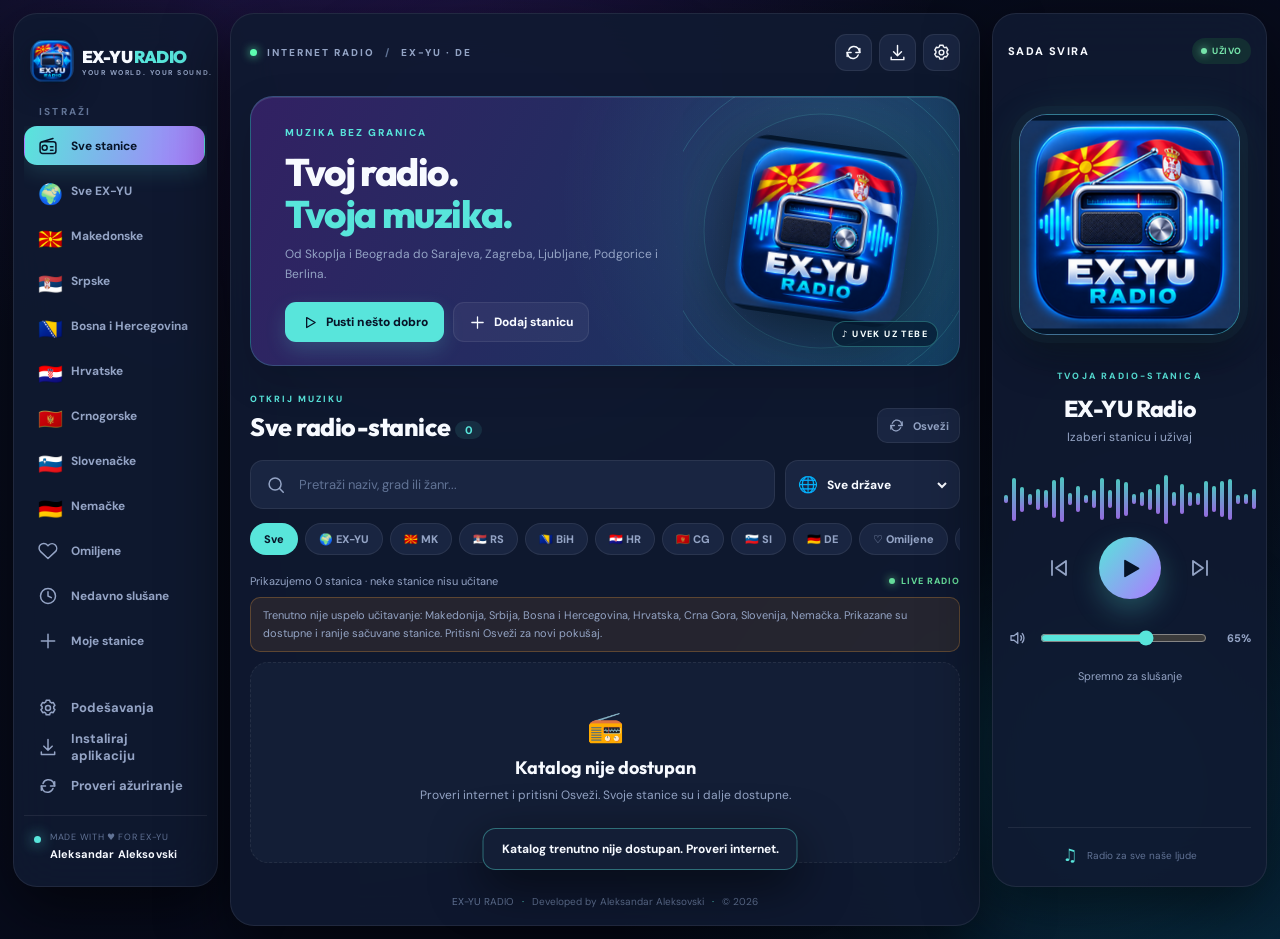
==== index.html @ c9f9b477 "Add Windows and Android installers workflow; fix iPhone installation guide (v4)" ====
<!doctype html>
<html lang="sr">
<head>
  <meta charset="utf-8">
  <meta name="viewport" content="width=device-width, initial-scale=1, viewport-fit=cover">
  <meta name="theme-color" content="#090e20">
  <meta name="description" content="EX-YU Radio — radio-stanice svih EX-YU država i Nemačke, omiljene, bez pretplate.">
  <meta name="apple-mobile-web-app-capable" content="yes">
  <meta name="apple-mobile-web-app-status-bar-style" content="black-translucent">
  <meta name="apple-mobile-web-app-title" content="EX-YU Radio">
  <meta name="color-scheme" content="dark light">
  <link rel="manifest" href="./manifest.webmanifest">
  <link rel="icon" href="./assets/icon-192.png">
  <link rel="apple-touch-icon" href="./assets/icon-192.png">
  <link rel="stylesheet" href="./styles.css?v=4">
  <title>EX-YU Radio · Aleksandar Aleksovski</title>
</head>
<body data-theme="neon">
  <svg class="svg-sprites" aria-hidden="true" xmlns="http://www.w3.org/2000/svg">
    <symbol id="i-radio" viewBox="0 0 24 24"><rect x="2.5" y="7" width="19" height="14" rx="3"/><path d="M5 7 18 3"/><circle cx="8" cy="14" r="3"/><path d="M15 13h3m-3 4h3"/></symbol>
    <symbol id="i-heart" viewBox="0 0 24 24"><path d="M20.8 4.9a5.6 5.6 0 0 0-7.9 0L12 5.8l-.9-.9a5.6 5.6 0 1 0-7.9 7.9L12 21l8.8-8.2a5.6 5.6 0 0 0 0-7.9Z"/></symbol>
    <symbol id="i-search" viewBox="0 0 24 24"><circle cx="10.9" cy="10.9" r="7.2"/><path d="m16.3 16.3 4.4 4.4"/></symbol>
    <symbol id="i-settings" viewBox="0 0 24 24"><path d="m9.8 2.8-.5 2a8 8 0 0 0-1.8 1.1l-1.9-.6-2.1 3.6 1.5 1.4a8 8 0 0 0 0 2.3l-1.5 1.4 2.1 3.6 1.9-.6a8 8 0 0 0 1.8 1.1l.5 2h4.2l.5-2a8 8 0 0 0 1.8-1.1l1.9.6 2.1-3.6-1.5-1.4a8 8 0 0 0 0-2.3l1.5-1.4-2.1-3.6-1.9.6a8 8 0 0 0-1.8-1.1l-.5-2z"/><circle cx="12" cy="12" r="3"/></symbol>
    <symbol id="i-play" viewBox="0 0 24 24"><path d="m8 5 12 7-12 7z"/></symbol>
    <symbol id="i-pause" viewBox="0 0 24 24"><path d="M8 5v14m8-14v14"/></symbol>
    <symbol id="i-next" viewBox="0 0 24 24"><path d="m5 5 10 7-10 7zM19 5v14"/></symbol>
    <symbol id="i-prev" viewBox="0 0 24 24"><path d="m19 5-10 7 10 7zM5 5v14"/></symbol>
    <symbol id="i-plus" viewBox="0 0 24 24"><path d="M12 4v16M4 12h16"/></symbol>
    <symbol id="i-x" viewBox="0 0 24 24"><path d="M5 5 19 19M19 5 5 19"/></symbol>
    <symbol id="i-share" viewBox="0 0 24 24"><path d="M12 16V3m0 0L7 8m5-5 5 5M5 13v7h14v-7"/></symbol>
    <symbol id="i-download" viewBox="0 0 24 24"><path d="M12 3v13m0 0 5-5m-5 5-5-5M4 18v3h16v-3"/></symbol>
    <symbol id="i-refresh" viewBox="0 0 24 24"><path d="M20 7v5h-5M4 17v-5h5"/><path d="M6 9a7 7 0 0 1 12-2l2 5M4 12l2 5a7 7 0 0 0 12-2"/></symbol>
    <symbol id="i-volume" viewBox="0 0 24 24"><path d="M4 9v6h4l5 4V5L8 9H4ZM17 9a5 5 0 0 1 0 6M19 6a9 9 0 0 1 0 12"/></symbol>
    <symbol id="i-check" viewBox="0 0 24 24"><path d="m4 12 5 5L20 6"/></symbol>
    <symbol id="i-clock" viewBox="0 0 24 24"><circle cx="12" cy="12" r="9"/><path d="M12 7v5l4 2"/></symbol>
    <symbol id="i-trash" viewBox="0 0 24 24"><path d="M4 7h16m-12 0 1 14h6l1-14M9 7V4h6v3m-5 4v6m4-6v6"/></symbol>
    <symbol id="i-link" viewBox="0 0 24 24"><path d="M10 14a5 5 0 0 0 7.1 0l2-2a5 5 0 0 0-7.1-7.1L10.4 6M14 10a5 5 0 0 0-7.1 0l-2 2a5 5 0 0 0 7.1 7.1l1.6-1.1"/></symbol>
  </svg>

  <div class="ambient ambient-one"></div><div class="ambient ambient-two"></div>
  <div class="app-shell">
    <aside class="sidebar glass">
      <div class="brand"><img src="./assets/icon-192.png" alt="" class="brand-logo"><div><strong>EX-YU <span>RADIO</span></strong><small>YOUR WORLD. YOUR SOUND.</small></div></div>
      <div class="nav-caption">ISTRAŽI</div>
      <nav id="sideNav" class="side-nav" aria-label="Kategorije">
        <button class="nav-item active" data-view="all"><svg><use href="#i-radio"/></svg><span>Sve stanice</span></button>
        <button class="nav-item" data-view="yu"><span class="flag-icon">🌍</span><span>Sve EX-YU</span></button>
        <button class="nav-item" data-view="MK"><span class="flag-icon">🇲🇰</span><span>Makedonske</span></button>
        <button class="nav-item" data-view="RS"><span class="flag-icon">🇷🇸</span><span>Srpske</span></button>
        <button class="nav-item" data-view="BA"><span class="flag-icon">🇧🇦</span><span>Bosna i Hercegovina</span></button>
        <button class="nav-item" data-view="HR"><span class="flag-icon">🇭🇷</span><span>Hrvatske</span></button>
        <button class="nav-item" data-view="ME"><span class="flag-icon">🇲🇪</span><span>Crnogorske</span></button>
        <button class="nav-item" data-view="SI"><span class="flag-icon">🇸🇮</span><span>Slovenačke</span></button>
        <button class="nav-item" data-view="DE"><span class="flag-icon">🇩🇪</span><span>Nemačke</span></button>
        <button class="nav-item" data-view="favorites"><svg><use href="#i-heart"/></svg><span>Omiljene</span></button>
        <button class="nav-item" data-view="recent"><svg><use href="#i-clock"/></svg><span>Nedavno slušane</span></button>
        <button class="nav-item" data-view="custom"><svg><use href="#i-plus"/></svg><span>Moje stanice</span></button>
      </nav>
      <div class="sidebar-spacer"></div>
      <button class="nav-item side-action" data-open="settings"><svg><use href="#i-settings"/></svg><span>Podešavanja</span></button>
      <button class="nav-item side-action" data-open="install"><svg><use href="#i-download"/></svg><span>Instaliraj aplikaciju</span></button>
      <button class="nav-item side-action" data-update-check><svg><use href="#i-refresh"/></svg><span>Proveri ažuriranje</span></button>
      <div class="creator"><span class="creator-dot"></span><span>MADE WITH ♥ FOR EX-YU<br><strong>Aleksandar Aleksovski</strong></span></div>
    </aside>

    <main class="content glass">
      <header class="topbar"><div class="topbar-label"><span class="live-indicator"></span> INTERNET RADIO <span class="top-sep">/</span> EX-YU · DE</div><div class="top-actions"><button class="top-icon" data-update-check title="Proveri ažuriranje" aria-label="Proveri ažuriranje"><svg><use href="#i-refresh"/></svg></button><button class="top-icon" data-open="install" title="Instalacija / QR kod" aria-label="Instalacija i QR kod"><svg><use href="#i-download"/></svg></button><button class="top-icon" data-open="settings" title="Podešavanja" aria-label="Podešavanja"><svg><use href="#i-settings"/></svg></button></div></header>
      <div id="updateBanner" class="update-banner" hidden><span>✨ Dostupna je nova verzija EX-YU Radio!</span><button id="applyUpdateBtn" class="btn primary">Ažuriraj sada</button></div>
      <section class="welcome"><div class="welcome-copy"><div class="overline">MUZIKA BEZ GRANICA</div><h1>Tvoj radio.<br><em>Tvoja muzika.</em></h1><p>Od Skoplja i Beograda do Sarajeva, Zagreba, Ljubljane, Podgorice i Berlina.</p><div class="welcome-actions"><button class="btn primary" id="surpriseBtn"><svg><use href="#i-play"/></svg> Pusti nešto dobro</button><button class="btn soft" id="addStationBtn"><svg><use href="#i-plus"/></svg> Dodaj stanicu</button></div></div><div class="welcome-illustration"><div class="halo halo-one"></div><div class="halo halo-two"></div><img src="./assets/icon-512.png" alt="EX-YU Radio"/><span class="hero-tag">♪ UVEK UZ TEBE</span></div></section>
      <section class="library-head"><div><div class="overline accent-overline">OTKRIJ MUZIKU</div><h2 id="viewHeading">Sve radio-stanice <span class="h2-count" id="headCount">...</span></h2></div><button id="refreshBtn" class="icon-text-btn" title="Osveži katalog"><svg><use href="#i-refresh"/></svg><span>Osveži</span></button></section>
      <div class="filter-row"><div class="search-select-row"><label class="searchbox"><svg><use href="#i-search"/></svg><input id="searchInput" type="search" placeholder="Pretraži naziv, grad ili žanr..." autocomplete="off" aria-label="Pretraži radio-stanice"></label><label class="country-select"><span>🌐</span><select id="countrySelect" aria-label="Izaberi zemlju"><option value="all">Sve države</option><option value="yu">Sve EX-YU</option><option value="MK">🇲🇰 Makedonija</option><option value="RS">🇷🇸 Srbija</option><option value="BA">🇧🇦 BiH</option><option value="HR">🇭🇷 Hrvatska</option><option value="ME">🇲🇪 Crna Gora</option><option value="SI">🇸🇮 Slovenija</option><option value="DE">🇩🇪 Nemačka</option><option value="favorites">♡ Omiljene</option><option value="recent">◷ Nedavno</option><option value="custom">+ Moje</option></select></label></div><div class="chips" id="chips"><button data-view="all" class="chip active">Sve</button><button data-view="yu" class="chip">🌍 EX-YU</button><button data-view="MK" class="chip">🇲🇰 MK</button><button data-view="RS" class="chip">🇷🇸 RS</button><button data-view="BA" class="chip">🇧🇦 BiH</button><button data-view="HR" class="chip">🇭🇷 HR</button><button data-view="ME" class="chip">🇲🇪 CG</button><button data-view="SI" class="chip">🇸🇮 SI</button><button data-view="DE" class="chip">🇩🇪 DE</button><button data-view="favorites" class="chip">♡ Omiljene</button><button data-view="recent" class="chip">Nedavno</button><button data-view="custom" class="chip">Moje</button></div></div>
      <div class="status-row"><p id="catalogStatus">Učitavamo radio-stanice...</p><span class="online-label"><i></i> LIVE RADIO</span></div>
      <div class="catalog-note" id="catalogNote" hidden></div>
      <div class="station-list" id="stationList" aria-live="polite"><div class="empty-state loading-state"><span class="loader"></span><strong>Tražimo tvoje stanice...</strong><p>Sačekaj trenutak.</p></div></div>
      <button id="loadMoreBtn" class="load-more" hidden>Prikaži još stanica</button>
      <footer class="content-footer">EX-YU RADIO <span>·</span> Developed by Aleksandar Aleksovski <span>·</span> © 2026</footer>
    </main>

    <aside class="player-side glass"><div class="player-title"><span>SADA SVIRA</span><span class="broadcast-badge"><i></i> UŽIVO</span></div><div id="bigArtwork" class="big-artwork"><img src="./assets/icon-512.png" alt="EX-YU Radio"></div><div class="player-info"><span class="now-caption">TVOJA RADIO-STANICA</span><h2 id="nowName">EX-YU Radio</h2><p id="nowMeta">Izaberi stanicu i uživaj</p></div><div class="equalizer" id="equalizer" aria-hidden="true"></div><div class="player-main-controls"><button class="control-btn" data-player="prev" title="Prethodna" aria-label="Prethodna"><svg><use href="#i-prev"/></svg></button><button class="control-play" data-player="toggle" title="Pusti / pauziraj" aria-label="Pusti ili pauziraj"><svg><use href="#i-play"/></svg></button><button class="control-btn" data-player="next" title="Sledeća" aria-label="Sledeća"><svg><use href="#i-next"/></svg></button></div><div class="volume-area"><svg><use href="#i-volume"/></svg><input type="range" id="volumeInput" min="0" max="100" value="65" aria-label="Jačina zvuka"><span id="volumeLabel">65%</span></div><div class="play-status" id="playStatus">Spremno za slušanje</div><div class="player-credit"><span>♫</span> Radio za sve naše ljude</div></aside>
  </div>

  <div class="mobile-player" id="mobilePlayer"><img id="miniArt" src="./assets/icon-192.png" alt=""><button id="miniStationOpen" class="mobile-player-text"><strong id="miniName">EX-YU Radio</strong><small id="miniMeta">Izaberi stanicu</small></button><button class="mobile-control" data-player="prev" title="Prethodna"><svg><use href="#i-prev"/></svg></button><button class="mobile-control mobile-main-play" data-player="toggle" title="Pusti ili pauziraj"><svg><use href="#i-play"/></svg></button><button class="mobile-control" data-player="next" title="Sledeća"><svg><use href="#i-next"/></svg></button></div>
  <nav class="mobile-nav" aria-label="Brza navigacija"><button data-view="all" class="active"><svg><use href="#i-radio"/></svg><span>Sve</span></button><button data-view="yu"><span class="mobile-flag">🌍</span><span>EX-YU</span></button><button data-view="DE"><span class="mobile-flag">🇩🇪</span><span>Nemačka</span></button><button data-view="favorites"><svg><use href="#i-heart"/></svg><span>Omiljene</span></button><button data-open="settings"><svg><use href="#i-settings"/></svg><span>Opcije</span></button></nav>

  <dialog id="settingsDialog" class="app-dialog"><div class="dialog-header"><div><div class="overline">TVOJ RADIO, TVOJ STIL</div><h2>Podešavanja</h2></div><button class="close-dialog" data-close="settingsDialog" aria-label="Zatvori"><svg><use href="#i-x"/></svg></button></div><div class="dialog-scroll"><div class="settings-section"><h3>🎨 Izgled aplikacije</h3><p>Izaberi boje koje najviše voliš. Podešavanja se pamte.</p><div class="theme-grid" id="themeGrid"><button data-theme-choice="neon" class="theme-choice"><span class="theme-sample neon-sample"></span>Neon</button><button data-theme-choice="midnight" class="theme-choice"><span class="theme-sample midnight-sample"></span>Tamna</button><button data-theme-choice="gold" class="theme-choice"><span class="theme-sample gold-sample"></span>Gold</button><button data-theme-choice="ocean" class="theme-choice"><span class="theme-sample ocean-sample"></span>Ocean</button><button data-theme-choice="sunset" class="theme-choice"><span class="theme-sample sunset-sample"></span>Sunset</button><button data-theme-choice="forest" class="theme-choice"><span class="theme-sample forest-sample"></span>Forest</button><button data-theme-choice="light" class="theme-choice"><span class="theme-sample light-sample"></span>Svetla</button></div></div><div class="settings-section"><h3>🔊 Reprodukcija</h3><label class="setting-line"><span>Početna jačina zvuka</span><strong id="settingsVolumeLabel">65%</strong></label><input type="range" id="settingsVolume" min="0" max="100" value="65" aria-label="Početna jačina zvuka"><label class="checkbox-line"><input id="rememberLast" type="checkbox" checked> Zapamti poslednju radio-stanicu</label></div><div class="settings-section"><h3>💾 Sačuvaj svoje stanice</h3><p>Sačuvaj omiljene, svoje stanice, istoriju i dizajn u jednu datoteku. Možeš ih vratiti na drugi telefon.</p><div class="inline-actions"><button class="btn soft" id="exportBtn"><svg><use href="#i-download"/></svg> Sačuvaj</button><button class="btn soft" id="importBtn"><svg><use href="#i-share"/></svg> Vrati</button><input id="importInput" type="file" accept="application/json,.json" hidden></div></div><div class="settings-section"><h3>➕ Tvoja lista</h3><button class="btn soft" id="settingsAddBtn"><svg><use href="#i-plus"/></svg> Dodaj svoju stanicu</button></div><div class="settings-section about"><strong>EX-YU Radio</strong><p>Developed by Aleksandar Aleksovski · 2026</p><p>Radio-stanice stižu iz javnog kataloga Radio Browser. Njihova dostupnost zavisi od emitera i internet veze.</p></div></div></dialog>

  <dialog id="addDialog" class="app-dialog compact-dialog"><div class="dialog-header"><div><div class="overline">DODAJ NEŠTO SVOJE</div><h2>Nova radio-stanica</h2></div><button class="close-dialog" data-close="addDialog" aria-label="Zatvori"><svg><use href="#i-x"/></svg></button></div><form id="addStationForm" class="form-body"><label>Naziv stanice<input required name="name" placeholder="Npr. Moj omiljeni radio" maxlength="90"></label><label>Zemlja<select name="countrycode"><option value="MK">🇲🇰 Makedonija</option><option value="RS">🇷🇸 Srbija</option><option value="BA">🇧🇦 Bosna i Hercegovina</option><option value="HR">🇭🇷 Hrvatska</option><option value="ME">🇲🇪 Crna Gora</option><option value="SI">🇸🇮 Slovenija</option><option value="DE">🇩🇪 Nemačka</option></select></label><label>Internet adresa streama<input required name="url" type="url" placeholder="https://radio.example/live.mp3"></label><label>Logo (nije obavezno)<input name="favicon" type="url" placeholder="https://.../logo.png"></label><p class="input-tip">Najpouzdanije rade direktni HTTPS MP3/AAC streamovi. Link do web stranice radija nije isto što i stream.</p><div class="form-actions"><button type="button" class="btn soft" data-close="addDialog">Odustani</button><button type="submit" class="btn primary">Sačuvaj stanicu</button></div></form></dialog>

  <dialog id="installDialog" class="app-dialog install-dialog"><div class="dialog-header"><div><div class="overline">EX-YU RADIO U DŽEPU</div><h2>Instaliraj besplatno</h2></div><button class="close-dialog" data-close="installDialog" aria-label="Zatvori"><svg><use href="#i-x"/></svg></button></div><div class="install-content"><p>Na telefonu dobijaš svoju ikonicu i otvaraš radio bez browser trake. Nema pretplate.</p><div class="qr-box"><img id="qrImage" alt="QR kod za otvaranje EX-YU Radio aplikacije" width="190" height="190"><div class="qr-fallback" id="qrFallback" hidden>QR nije dostupan — koristi link ispod.</div></div><div class="share-line"><input type="text" id="appLink" readonly aria-label="Adresa aplikacije"><button id="copyLinkBtn" class="btn soft">Kopiraj</button></div><div class="install-instructions"><div><span></span><p><strong>iPhone · Safari</strong><br>Otvori link baš u <b>Safariju</b>, ne unutar ChatGPT-a. Meni stranice → Share → <b>Add to Home Screen</b> → uključi „Open as Web App“ → Add.</p></div><div><span>◈</span><p><strong>Android · Chrome</strong><br>Otvori link → meni ⋮ → <b>Install app</b> ili „Add to Home screen“.</p></div></div><p class="safari-tip">Ako na iPhone-u nemaš Share: pritisni „Kopiraj“, otvori Safari kao posebnu aplikaciju i zalepi link u adresnu liniju.</p><button id="nativeInstallBtn" class="btn primary install-native" hidden>Instaliraj aplikaciju</button><small>Web-aplikacija se ažurira bez ponovne instalacije. Proveru nađeš na kružnoj strelici ↻ gore. Apple CarPlay i Android Auto nisu podržani u ovoj verziji.</small></div></dialog>

  <dialog id="playingDialog" class="app-dialog mini-playing-dialog"><div class="dialog-header"><div><div class="overline">SADA SVIRA</div><h2>Radio plejer</h2></div><button class="close-dialog" data-close="playingDialog" aria-label="Zatvori"><svg><use href="#i-x"/></svg></button></div><div class="playing-sheet"><img id="sheetArt" src="./assets/icon-512.png" alt=""><h2 id="sheetName">EX-YU Radio</h2><p id="sheetMeta">Izaberi stanicu</p><div class="player-main-controls"><button class="control-btn" data-player="prev"><svg><use href="#i-prev"/></svg></button><button class="control-play" data-player="toggle"><svg><use href="#i-play"/></svg></button><button class="control-btn" data-player="next"><svg><use href="#i-next"/></svg></button></div><label class="sheet-volume"><svg><use href="#i-volume"/></svg><input id="sheetVolume" type="range" min="0" max="100" value="65" aria-label="Jačina zvuka"></label><p id="sheetStatus">Spremno</p></div></dialog>

  <div id="toast" class="toast" role="status" aria-live="polite"></div>
  <audio id="audio" preload="none"></audio>
  <script src="./app.js?v=4" defer></script>
</body>
</html>
---- styles.css ----
@import url('https://fonts.googleapis.com/css2?family=DM+Sans:wght@400;500;600;700;800&family=Outfit:wght@400;500;600;700;800;900&display=swap');

:root{color-scheme:dark;--bg:#080d1d;--bg-deep:#06091a;--panel:#101a31e8;--panel-strong:#131e36;--raised:#192541;--surface:#1c2948;--text:#f7faff;--muted:#94a4c5;--subtle:#617395;--line:#ffffff13;--accent:#58e5db;--accent2:#ad79ff;--accent-rgb:88,229,219;--ink-on-accent:#071428;--glow1:#642aba4a;--glow2:#0d7d9a45;--hero1:#322163;--hero2:#123a5e;--shadow:#0009}
body[data-theme="midnight"]{--bg:#080b14;--bg-deep:#040610;--panel:#121827eb;--panel-strong:#161d2c;--raised:#1e2939;--surface:#243045;--text:#f5f6fc;--muted:#9ba6b8;--subtle:#687386;--accent:#83aaff;--accent2:#899ac3;--accent-rgb:131,170,255;--ink-on-accent:#061022;--glow1:#233c7750;--glow2:#283d4c40;--hero1:#192f59;--hero2:#1c273c}
body[data-theme="gold"]{--bg:#100d0c;--bg-deep:#080707;--panel:#241a17e8;--panel-strong:#2a211b;--raised:#352820;--surface:#413126;--text:#fff8ea;--muted:#bca997;--subtle:#877568;--accent:#f1c675;--accent2:#e89d6d;--accent-rgb:241,198,117;--ink-on-accent:#2d1911;--glow1:#ac703747;--glow2:#6a3c3140;--hero1:#5a341f;--hero2:#382720}
body[data-theme="ocean"]{--bg:#061424;--bg-deep:#020b16;--panel:#09243ae8;--panel-strong:#0e2b42;--raised:#183a55;--surface:#1c4666;--text:#eefbff;--muted:#94bbd1;--subtle:#6691aa;--accent:#4ed2ff;--accent2:#3279ed;--accent-rgb:78,210,255;--ink-on-accent:#082339;--glow1:#0056a34f;--glow2:#05899748;--hero1:#064e81;--hero2:#09364e}
body[data-theme="sunset"]{--bg:#170d1e;--bg-deep:#0b0715;--panel:#25162ee8;--panel-strong:#301d3b;--raised:#3f294d;--surface:#4e345d;--text:#fff1f6;--muted:#bda5c9;--subtle:#927a9e;--accent:#ff9b7a;--accent2:#bf68f0;--accent-rgb:255,155,122;--ink-on-accent:#351b24;--glow1:#9b31675c;--glow2:#e7783544;--hero1:#68294f;--hero2:#893d42}
body[data-theme="forest"]{--bg:#081913;--bg-deep:#04100d;--panel:#10271fe8;--panel-strong:#193328;--raised:#234236;--surface:#2b5143;--text:#effdf6;--muted:#a4c4b4;--subtle:#779b88;--accent:#7ee6b6;--accent2:#3bba91;--accent-rgb:126,230,182;--ink-on-accent:#092a1c;--glow1:#2777554b;--glow2:#0a9e8152;--hero1:#205b42;--hero2:#174b40}
body[data-theme="light"]{color-scheme:light;--bg:#edf4fa;--bg-deep:#e6eff7;--panel:#fffffff0;--panel-strong:#f7fafc;--raised:#edf2f8;--surface:#e1eaf5;--text:#162540;--muted:#64748d;--subtle:#8896aa;--line:#17365b19;--accent:#0a81c9;--accent2:#6b59bb;--accent-rgb:10,129,201;--ink-on-accent:#fff;--glow1:#95bee27a;--glow2:#badbe279;--hero1:#cad9f8;--hero2:#e3f0fa;--shadow:#18446c20}

*,*::before,*::after{box-sizing:border-box}html{scroll-behavior:smooth}body{min-height:100dvh;margin:0;background:radial-gradient(circle at 28% -16%,var(--glow1) 0,transparent 42%),radial-gradient(circle at 98% 105%,var(--glow2) 0,transparent 40%),linear-gradient(145deg,var(--bg),var(--bg-deep));color:var(--text);font-family:'DM Sans',system-ui,-apple-system,'Segoe UI',sans-serif;overflow-x:hidden}button,input,select{font:inherit}button{color:inherit;cursor:pointer}button:disabled{opacity:.48;cursor:not-allowed}button:focus-visible,input:focus-visible,select:focus-visible{outline:2px solid var(--accent);outline-offset:3px}svg{width:21px;height:21px;stroke:currentColor;fill:none;stroke-width:1.8;stroke-linecap:round;stroke-linejoin:round;flex:none}.svg-sprites{position:absolute;width:0;height:0;overflow:hidden}img{display:block;max-width:100%}button{-webkit-tap-highlight-color:transparent}input[type=range]{accent-color:var(--accent);cursor:pointer}.ambient{position:fixed;z-index:-1;border-radius:100%;filter:blur(65px);pointer-events:none}.ambient-one{top:10%;left:27%;width:340px;height:280px;background:var(--glow1)}.ambient-two{bottom:1%;right:4%;width:320px;height:270px;background:var(--glow2)}
.glass{background:var(--panel);border:1px solid var(--line);box-shadow:0 22px 65px var(--shadow);backdrop-filter:blur(24px);-webkit-backdrop-filter:blur(24px)}.app-shell{display:grid;grid-template-columns:232px minmax(430px,1fr) 316px;gap:18px;max-width:1690px;min-height:100vh;margin:0 auto;padding:22px 24px 24px}
.sidebar{position:sticky;top:22px;height:calc(100vh - 46px);min-height:720px;display:flex;flex-direction:column;border-radius:24px;padding:26px 16px 20px}.brand{display:flex;align-items:center;gap:11px;padding:3px 8px 44px}.brand-logo{height:51px;width:51px;flex:none;object-fit:cover;border-radius:15px;box-shadow:0 7px 25px #080d1f80}.brand strong{font-family:'Outfit',sans-serif;font-size:19px;font-weight:900;letter-spacing:-.6px;white-space:nowrap}.brand strong span{color:var(--accent)}.brand small{display:block;letter-spacing:1.55px;font-size:8px;font-weight:700;color:var(--muted);white-space:nowrap}.nav-caption{font-size:10px;letter-spacing:2.2px;font-weight:800;color:var(--subtle);padding:0 15px;margin:0 0 12px}.side-nav{display:flex;flex-direction:column;gap:6px}.nav-item{display:flex;align-items:center;gap:13px;width:100%;height:47px;padding:0 13px;background:transparent;border:1px solid transparent;border-radius:13px;font-size:13px;font-weight:700;text-align:left;color:var(--muted);transition:background .17s,color .17s,border .17s}.nav-item svg{height:20px;width:20px}.nav-item:hover{background:var(--raised);color:var(--text)}.nav-item.active{color:var(--ink-on-accent);background:linear-gradient(105deg,var(--accent),var(--accent2));box-shadow:0 6px 22px rgba(var(--accent-rgb),.16)}.flag-icon{display:grid;place-items:center;width:20px;height:20px;font-size:20px}.sidebar-spacer{flex:1}.side-action{height:42px}.creator{display:flex;align-items:flex-start;gap:9px;padding:21px 10px 4px;margin-top:19px;border-top:1px solid var(--line);font-size:10px;line-height:1.8;letter-spacing:.7px;color:var(--subtle)}.creator strong{letter-spacing:.15px;color:var(--text);font-size:11px}.creator-dot{display:block;margin-top:7px;height:7px;width:7px;background:var(--accent);border-radius:50%;box-shadow:0 0 14px var(--accent)}
.content{border-radius:24px;min-width:0;padding:23px 27px 15px;align-self:stretch}.topbar{display:flex;align-items:center;justify-content:space-between;min-height:34px;margin-bottom:25px}.topbar-label,.overline{font-size:10px;font-weight:800;letter-spacing:2px}.topbar-label{display:flex;align-items:center;gap:10px;color:var(--muted)}.live-indicator{width:7px;height:7px;border-radius:50%;background:#5dffb1;box-shadow:0 0 10px #5dffb1}.top-sep{color:var(--subtle)}.top-actions{display:flex;gap:7px}.top-icon{display:grid;place-items:center;width:37px;height:37px;border:1px solid var(--line);border-radius:11px;background:var(--raised);transition:.15s}.top-icon:hover{color:var(--accent);border-color:var(--accent)}.top-icon svg{width:19px;height:19px}
.welcome{position:relative;display:flex;min-height:256px;overflow:hidden;border-radius:23px;background:radial-gradient(circle at 82% 38%,rgba(var(--accent-rgb),.12),transparent 45%),linear-gradient(115deg,var(--hero1),var(--hero2));border:1px solid rgba(var(--accent-rgb),.22);box-shadow:inset 0 1px #ffffff1b,0 14px 40px #0002}.welcome::before{position:absolute;inset:0;content:"";background-image:radial-gradient(#ffffff22 .65px,transparent .65px);background-size:23px 23px;mask-image:linear-gradient(90deg,transparent 25%,black);opacity:.34}.welcome-copy{z-index:1;position:relative;flex:1;min-width:0;padding:29px 0 23px 34px}.overline{color:var(--accent)}.welcome h1{font-family:'Outfit',sans-serif;font-size:clamp(30px,3vw,46px);font-weight:800;line-height:1.1;letter-spacing:-1.4px;margin:12px 0 10px}.welcome h1 em{font-style:normal;color:var(--accent)}.welcome-copy p{max-width:390px;color:var(--muted);font-size:12px;line-height:1.65;margin:0 0 17px}.welcome-actions{display:flex;align-items:center;gap:9px;flex-wrap:wrap}.btn{display:inline-flex;justify-content:center;align-items:center;gap:8px;min-height:40px;padding:0 15px;border-radius:11px;border:1px solid var(--line);font-size:12px;font-weight:800;text-align:center;transition:transform .16s,border .16s,background .16s}.btn svg{width:17px;height:17px}.btn:hover{transform:translateY(-1px)}.btn.primary{background:var(--accent);color:var(--ink-on-accent);border-color:transparent;box-shadow:0 8px 20px rgba(var(--accent-rgb),.19)}.btn.soft{background:#ffffff0c;color:var(--text);border-color:var(--line)}.btn.soft:hover{border-color:var(--accent)}.welcome-illustration{display:grid;place-items:center;position:relative;width:39%;min-width:174px;overflow:hidden}.welcome-illustration>img{z-index:1;position:relative;width:min(176px,75%);height:auto;filter:drop-shadow(0 17px 34px #0008);border-radius:26px;transform:rotate(8deg)}.halo{position:absolute;top:50%;left:50%;border:1px solid rgba(var(--accent-rgb),.18);border-radius:50%;transform:translate(-50%,-50%);pointer-events:none}.halo-one{height:235px;width:235px;box-shadow:0 0 80px rgba(var(--accent-rgb),.1)}.halo-two{height:320px;width:320px}.hero-tag{position:absolute;z-index:2;bottom:18px;right:21px;border:1px solid rgba(var(--accent-rgb),.32);background:#061d33b8;padding:6px 9px;border-radius:30px;color:#f7ffff;font-size:9px;font-weight:800;letter-spacing:1.4px}
.library-head{display:flex;align-items:flex-end;justify-content:space-between;margin:27px 0 17px}.accent-overline{color:var(--accent);font-size:9px}.library-head h2{font-family:'Outfit',sans-serif;font-size:25px;letter-spacing:-.5px;margin:6px 0 0;font-weight:800}.h2-count{display:inline-flex;align-items:center;justify-content:center;min-width:27px;padding:2px 7px;border-radius:50px;font-family:'DM Sans',sans-serif;font-size:11px;font-weight:800;background:rgba(var(--accent-rgb),.11);color:var(--accent);vertical-align:middle}.icon-text-btn{display:flex;align-items:center;gap:8px;padding:8px 10px;border:1px solid var(--line);background:var(--raised);border-radius:10px;color:var(--muted);font-size:11px;font-weight:700}.icon-text-btn:hover{color:var(--accent)}.icon-text-btn svg{height:17px;width:17px}.filter-row{display:grid;gap:14px}.searchbox{display:flex;align-items:center;gap:11px;height:49px;background:var(--raised);border:1px solid var(--line);border-radius:13px;padding:0 15px}.searchbox svg{width:20px;height:20px;color:var(--muted)}.searchbox:focus-within{border-color:rgba(var(--accent-rgb),.5)}.searchbox input{border:0;background:none;outline:none;min-width:0;flex:1;color:var(--text);font-size:13px}.searchbox input::placeholder{color:var(--subtle)}.searchbox input:focus-visible{outline:none}.chips{display:flex;gap:7px;overflow-x:auto;padding-bottom:3px;scrollbar-width:none}.chips::-webkit-scrollbar{display:none}.chip{border:1px solid var(--line);border-radius:40px;background:var(--raised);color:var(--muted);font-size:11px;font-weight:800;white-space:nowrap;padding:8px 13px}.chip.active{color:var(--ink-on-accent);background:var(--accent);border-color:transparent}.chip:not(.active):hover{color:var(--text);border-color:rgba(var(--accent-rgb),.35)}.status-row{display:flex;align-items:center;justify-content:space-between;gap:12px;margin:16px 0 9px}.status-row p{font-size:11px;color:var(--muted);margin:0}.online-label{display:flex;align-items:center;gap:6px;font-size:9px;color:#65dc9a;letter-spacing:1px;font-weight:800;white-space:nowrap}.online-label i{width:6px;height:6px;background:#65dc9a;border-radius:50%;box-shadow:0 0 9px #65dc9a}.station-list{display:grid;grid-template-columns:repeat(2,minmax(0,1fr));gap:11px;align-content:start}.station-card{display:flex;align-items:center;gap:11px;min-width:0;padding:11px;background:var(--panel-strong);border:1px solid var(--line);border-radius:15px;transition:transform .16s,border-color .16s,background .16s}.station-card:hover{transform:translateY(-1px);border-color:rgba(var(--accent-rgb),.36)}.station-card.selected{background:linear-gradient(105deg,rgba(var(--accent-rgb),.13),var(--raised));border-color:rgba(var(--accent-rgb),.7);box-shadow:inset 3px 0 var(--accent)}.station-art{height:57px;width:57px;flex:none;border-radius:13px;background:linear-gradient(135deg,var(--hero1),var(--hero2));display:grid;place-items:center;overflow:hidden;color:var(--accent);border:1px solid var(--line);font-family:'Outfit',sans-serif;font-size:19px;font-weight:800}.station-art img{height:100%;width:100%;object-fit:contain;background:#fff}.station-body{display:flex;align-items:center;gap:4px;flex:1;min-width:0;min-height:56px;padding:0;border:0;background:none;text-align:left}.station-body>span{min-width:0}.station-name{display:block;font-family:'Outfit',sans-serif;font-size:14px;font-weight:750;white-space:nowrap;overflow:hidden;text-overflow:ellipsis}.station-sub{display:block;color:var(--muted);font-size:10px;white-space:nowrap;overflow:hidden;text-overflow:ellipsis;margin-top:6px}.station-fav{display:grid;place-items:center;flex:none;height:31px;width:31px;border:0;background:none;border-radius:50%;color:var(--subtle);transition:.14s}.station-fav:hover,.station-fav.is-favorite{color:#ff7fba}.station-fav.is-favorite svg{fill:currentColor}.station-fav svg{height:21px;width:21px}.station-delete{display:grid;place-items:center;flex:none;height:27px;width:27px;border:0;background:transparent;color:var(--subtle)}.station-delete:hover{color:#ff8a8a}.station-delete svg{width:17px;height:17px}.empty-state{grid-column:1/-1;text-align:center;background:var(--panel-strong);border:1px dashed var(--line);border-radius:18px;padding:44px 18px;color:var(--muted)}.empty-state strong{display:block;font-family:'Outfit',sans-serif;font-size:18px;color:var(--text);margin:10px 0 7px}.empty-state p{font-size:12px;line-height:1.6;max-width:400px;margin:0 auto 13px}.empty-state .btn{margin-top:7px}.loader{display:inline-block;width:27px;height:27px;border:3px solid var(--line);border-top-color:var(--accent);border-radius:50%;animation:spin .8s linear infinite}@keyframes spin{to{transform:rotate(360deg)}}.load-more{display:block;width:100%;margin:17px 0 0;background:var(--raised);border:1px solid var(--line);border-radius:12px;padding:11px;color:var(--text);font-weight:800;font-size:12px}.load-more:hover{border-color:var(--accent)}.load-more[hidden]{display:none}.content-footer{display:flex;flex-wrap:wrap;justify-content:center;gap:8px;font-size:10px;color:var(--subtle);margin:32px 0 5px;text-align:center}.content-footer span{color:var(--accent)}
.player-side{position:sticky;top:22px;height:calc(100vh - 46px);min-height:720px;border-radius:24px;padding:28px 19px 21px;display:flex;flex-direction:column;align-items:center}.player-title{display:flex;justify-content:space-between;align-items:center;width:100%;font-size:11px;letter-spacing:1.4px;font-weight:800}.broadcast-badge{display:flex;align-items:center;gap:5px;font-size:9px;padding:7px 9px;border-radius:25px;color:#76e4aa;background:#1c523a66;letter-spacing:.6px}.broadcast-badge i{width:6px;height:6px;border-radius:50%;background:#76e4aa;box-shadow:0 0 8px #76e4aa}.big-artwork{display:grid;place-items:center;position:relative;width:min(255px,91%);aspect-ratio:1;border-radius:28px;overflow:hidden;margin:clamp(36px,7vh,78px) auto 28px;background:linear-gradient(155deg,var(--hero1),var(--hero2));border:1px solid rgba(var(--accent-rgb),.4);box-shadow:0 0 0 8px rgba(var(--accent-rgb),.035),0 20px 42px #0006,0 0 45px rgba(var(--accent-rgb),.11)}.big-artwork img{width:100%;height:100%;object-fit:contain}.player-info{text-align:center;max-width:100%}.now-caption{color:var(--accent);font-size:9px;font-weight:800;letter-spacing:2.2px}.player-info h2{font-family:'Outfit',sans-serif;font-size:23px;font-weight:800;letter-spacing:-.4px;margin:10px 0 6px;max-width:265px;white-space:nowrap;overflow:hidden;text-overflow:ellipsis}.player-info p{font-size:12px;color:var(--muted);margin:0}.equalizer{height:58px;display:flex;align-items:center;justify-content:center;gap:4px;margin:25px 0 9px}.equalizer i{display:block;width:4px;height:var(--height);border-radius:8px;background:linear-gradient(180deg,var(--accent),var(--accent2));opacity:.85}.equalizer.playing i{animation:beat 1.15s ease-in-out infinite alternate;animation-delay:var(--delay)}@keyframes beat{to{height:5px;opacity:.4}}.player-main-controls{display:flex;align-items:center;justify-content:center;gap:20px}.control-btn{border:0;background:transparent;display:grid;place-items:center;width:39px;height:45px;color:var(--muted)}.control-btn:hover{color:var(--accent)}.control-btn svg{height:24px;width:24px}.control-play{display:grid;place-items:center;height:62px;width:62px;border:0;border-radius:50%;background:linear-gradient(130deg,var(--accent),var(--accent2));color:var(--ink-on-accent);box-shadow:0 12px 28px rgba(var(--accent-rgb),.26)}.control-play svg{height:27px;width:27px;fill:currentColor;stroke-width:1.5}.control-play[data-is-playing=true] svg{fill:none;stroke-width:3}.volume-area{display:flex;gap:12px;align-items:center;width:100%;margin:29px 0 0;color:var(--muted)}.volume-area svg{height:18px;width:18px}.volume-area input{flex:1;min-width:0}.volume-area span{font-size:11px;font-weight:800;min-width:30px;text-align:right}.play-status{color:var(--muted);font-size:11px;text-align:center;line-height:1.5;min-height:38px;margin:20px 5px 0}.player-credit{margin-top:auto;padding-top:16px;width:100%;display:flex;justify-content:center;align-items:center;gap:9px;color:var(--subtle);font-size:10px;border-top:1px solid var(--line)}.player-credit span{font-size:17px;color:var(--accent)}
.mobile-player,.mobile-nav{display:none}

.app-dialog{position:fixed;inset:0;margin:auto;max-width:min(580px,calc(100vw - 24px));width:580px;max-height:min(90dvh,850px);padding:0;border-radius:23px;border:1px solid rgba(var(--accent-rgb),.3);box-shadow:0 30px 100px #000b;background:var(--panel-strong);color:var(--text);overflow:hidden}.app-dialog::backdrop{background:#030716b9;backdrop-filter:blur(6px)}.dialog-header{position:relative;display:flex;justify-content:space-between;align-items:flex-start;padding:23px 25px 20px;border-bottom:1px solid var(--line)}.dialog-header h2{font-family:'Outfit',sans-serif;font-size:26px;letter-spacing:-.6px;margin:4px 0 0}.dialog-header .overline{font-size:9px}.close-dialog{width:35px;height:35px;display:grid;place-items:center;border-radius:10px;border:1px solid var(--line);background:var(--raised)}.close-dialog:hover{color:var(--accent)}.close-dialog svg{height:17px;width:17px}.dialog-scroll{max-height:calc(90dvh - 95px);overflow:auto;padding:0 24px 26px}.settings-section{padding:20px 0;border-bottom:1px solid var(--line)}.settings-section:last-child{border:0}.settings-section h3{font-family:'Outfit',sans-serif;font-size:16px;margin:0 0 7px}.settings-section p{font-size:12px;line-height:1.65;color:var(--muted);margin:4px 0 15px}.theme-grid{display:grid;grid-template-columns:repeat(4,1fr);gap:10px}.theme-choice{display:flex;flex-direction:column;align-items:center;gap:8px;padding:10px 5px;border:1px solid var(--line);background:var(--raised);border-radius:12px;color:var(--muted);font-size:11px;font-weight:800}.theme-choice.active{border-color:var(--accent);color:var(--text);box-shadow:0 0 0 1px var(--accent)}.theme-sample{width:40px;height:28px;border-radius:8px;border:1px solid #ffffff23;box-shadow:inset 10px 0 #ffffff08}.neon-sample{background:linear-gradient(130deg,#41dcd1,#a277ff)}.midnight-sample{background:linear-gradient(130deg,#111b2a,#799beb)}.gold-sample{background:linear-gradient(130deg,#3a2317,#f1c675)}.ocean-sample{background:linear-gradient(130deg,#03639d,#4ed2ff)}.sunset-sample{background:linear-gradient(130deg,#a94364,#ffb36c)}.forest-sample{background:linear-gradient(130deg,#1e644b,#70dcae)}.light-sample{background:linear-gradient(130deg,#fff,#85c7ff)}.setting-line{display:flex;justify-content:space-between;color:var(--text);font-size:12px;margin-top:16px}.setting-line strong{color:var(--accent)}.settings-section input[type=range]{width:100%;margin:12px 0}.checkbox-line{display:flex;gap:10px;align-items:center;font-size:12px;color:var(--muted);margin:14px 0 0;cursor:pointer}.checkbox-line input{accent-color:var(--accent)}.inline-actions{display:flex;flex-wrap:wrap;gap:10px}.about strong{font-family:'Outfit',sans-serif;color:var(--accent);font-size:14px}.about p{margin:3px 0 7px}.compact-dialog{width:490px}.form-body{padding:23px 25px 26px;display:grid;gap:14px}.form-body label{display:grid;gap:7px;font-size:12px;font-weight:800;color:var(--text)}.form-body input,.form-body select,.share-line input{height:44px;border:1px solid var(--line);border-radius:10px;background:var(--raised);color:var(--text);padding:0 12px;font-size:13px;width:100%;min-width:0}.form-body input::placeholder{color:var(--subtle)}.input-tip{margin:-4px 0 3px;color:var(--muted);font-size:11px;line-height:1.6}.form-actions{display:flex;justify-content:flex-end;gap:10px}.install-dialog{width:520px}.install-content{padding:22px 25px 26px;text-align:center;overflow-y:auto;max-height:calc(90dvh - 95px)}.install-content>p{font-size:13px;line-height:1.6;color:var(--muted);margin:0 0 17px}.qr-box{height:221px;width:221px;display:grid;place-items:center;background:#fff;border:8px solid #fff;border-radius:18px;margin:0 auto 16px;box-shadow:0 8px 32px #0004}.qr-box img{width:190px;height:190px;object-fit:contain}.qr-fallback{color:#222;font-size:13px;padding:18px}.share-line{display:flex;gap:7px;margin-bottom:18px}.share-line input{flex:1;white-space:nowrap;overflow:hidden;text-overflow:ellipsis}.share-line .btn{flex:none}.install-instructions{display:grid;grid-template-columns:1fr 1fr;gap:10px;text-align:left;margin-bottom:18px}.install-instructions>div{display:flex;gap:8px;padding:13px;background:var(--raised);border:1px solid var(--line);border-radius:12px}.install-instructions span{font-size:22px;color:var(--accent)}.install-instructions p{font-size:11px;line-height:1.75;color:var(--muted);margin:0}.install-instructions strong{color:var(--text)}.install-content>small{display:block;margin:13px auto 0;color:var(--subtle);font-size:10px;max-width:370px;line-height:1.6}.install-native{width:100%}.mini-playing-dialog{width:390px}.playing-sheet{padding:22px;text-align:center}.playing-sheet>img{height:160px;width:160px;border-radius:22px;object-fit:contain;margin:0 auto 13px;box-shadow:0 13px 32px #0005}.playing-sheet h2{font-family:'Outfit',sans-serif;font-size:22px;margin:0 0 3px}.playing-sheet p{font-size:12px;color:var(--muted)}.playing-sheet .player-main-controls{margin:24px 0}.sheet-volume{display:flex;align-items:center;gap:12px}.sheet-volume input{flex:1;min-width:0}.toast{position:fixed;bottom:30px;left:50%;transform:translate(-50%,20px);min-width:180px;max-width:calc(100vw - 30px);padding:12px 18px;border:1px solid rgba(var(--accent-rgb),.4);background:var(--panel-strong);color:var(--text);border-radius:13px;box-shadow:0 15px 50px #0009;z-index:1000;text-align:center;font-size:12px;font-weight:700;pointer-events:none;opacity:0;transition:.2s}.toast.show{opacity:1;transform:translate(-50%,0)}

@media(max-width:1370px){.app-shell{grid-template-columns:205px minmax(390px,1fr) 275px;gap:12px;padding:13px}.sidebar,.player-side{top:13px;height:calc(100vh - 26px);min-height:710px}.sidebar{padding:23px 10px 17px}.brand{gap:8px;padding:2px 6px 33px}.brand-logo{height:44px;width:44px}.brand strong{font-size:17px}.brand small{font-size:7px}.content{padding:20px 19px 12px}.player-side{padding:24px 15px 20px}.big-artwork{margin-top:50px}}
@media(max-width:1120px){.app-shell{grid-template-columns:200px minmax(0,1fr)}.player-side{display:none}.station-list{grid-template-columns:repeat(2,minmax(0,1fr))}.app-shell{padding-bottom:95px}.mobile-player{position:fixed;z-index:5;display:flex;align-items:center;bottom:0;left:0;right:0;margin:0 auto;max-width:710px;height:75px;padding:8px 13px;background:var(--panel-strong);border:1px solid var(--line);border-radius:17px 17px 0 0;box-shadow:0 -12px 42px #0008;gap:8px;backdrop-filter:blur(18px)}.mobile-player>img{height:47px;width:47px;border-radius:9px;object-fit:cover}.mobile-player-text{flex:1;min-width:0;border:0;background:none;text-align:left;padding:0 3px}.mobile-player-text strong,.mobile-player-text small{display:block;white-space:nowrap;overflow:hidden;text-overflow:ellipsis}.mobile-player-text strong{font-size:13px;font-weight:800}.mobile-player-text small{font-size:10px;color:var(--muted);margin-top:4px}.mobile-control{display:grid;place-items:center;flex:none;height:38px;width:30px;border:0;background:none}.mobile-control svg{height:20px;width:20px}.mobile-main-play{height:42px;width:42px;border-radius:50%;background:var(--accent);color:var(--ink-on-accent)}.mobile-main-play svg{fill:currentColor}}
@media(max-width:750px){.app-shell{display:block;max-width:680px;padding:0 0 156px;min-height:100vh}.sidebar{display:none}.content{border:0;border-radius:0;min-height:100vh;background:transparent;box-shadow:none;backdrop-filter:none;padding:22px 17px 0}.topbar{margin-bottom:17px}.topbar-label{font-size:9px;letter-spacing:1.4px}.top-icon{width:34px;height:34px}.welcome{min-height:226px;border-radius:20px}.welcome-copy{padding:23px 0 22px 22px;max-width:64%}.welcome h1{font-size:clamp(26px,6.7vw,38px);letter-spacing:-1px;margin:10px 0}.welcome-copy p{font-size:10px;margin-bottom:14px;line-height:1.6}.welcome-actions{gap:7px}.welcome-actions .btn{padding:0 10px;min-height:37px;font-size:10px}.welcome-actions .btn svg{width:14px;height:14px}.welcome-illustration{width:36%;min-width:0}.welcome-illustration>img{width:83%;border-radius:18px}.halo-one{height:172px;width:172px}.halo-two{height:225px;width:225px}.hero-tag{font-size:7px;right:7px;bottom:20px}.library-head{margin-top:25px}.library-head h2{font-size:24px}.filter-row{gap:11px}.searchbox{height:48px}.searchbox input{font-size:12px}.status-row{margin:14px 0 11px}.station-list{grid-template-columns:repeat(2,minmax(0,1fr));gap:9px}.station-card{padding:9px;gap:8px;min-height:72px}.station-art{height:46px;width:46px;font-size:15px;border-radius:10px}.station-name{font-size:12px}.station-sub{font-size:9px;margin-top:4px}.station-body{min-height:43px}.station-fav{height:29px;width:25px}.station-fav svg{width:18px;height:18px}.mobile-player{bottom:calc(65px + env(safe-area-inset-bottom));border-radius:17px;left:11px;right:11px;max-width:calc(100vw - 22px);height:68px}.mobile-nav{display:flex;align-items:center;justify-content:space-around;position:fixed;z-index:6;bottom:0;left:0;right:0;height:calc(65px + env(safe-area-inset-bottom));padding:0 5px env(safe-area-inset-bottom);background:var(--panel-strong);border-top:1px solid var(--line);backdrop-filter:blur(20px)}.mobile-nav button{display:flex;flex-direction:column;align-items:center;justify-content:center;flex:1;gap:4px;height:55px;background:transparent;border:0;color:var(--subtle);font-size:9px;font-weight:800}.mobile-nav button.active{color:var(--accent)}.mobile-nav svg{height:22px;width:22px}.mobile-flag{font-size:20px;height:23px}.toast{bottom:calc(155px + env(safe-area-inset-bottom))}.content-footer{margin-bottom:15px}.app-dialog{width:calc(100vw - 22px);max-height:88dvh}.dialog-header{padding:18px}.dialog-header h2{font-size:22px}.dialog-scroll{padding:0 17px 18px;max-height:calc(88dvh - 76px)}.settings-section{padding:17px 0}.theme-grid{grid-template-columns:repeat(4,minmax(0,1fr));gap:7px}.theme-choice{font-size:10px;padding:8px 3px}.theme-sample{width:35px;height:26px}.form-body{padding:20px}.install-content{padding:20px;max-height:calc(88dvh - 76px)}.install-instructions{grid-template-columns:1fr;gap:9px}.install-instructions>div{padding:11px}}
@media(max-width:470px){.content{padding:15px 12px 0}.welcome{min-height:217px}.welcome-copy{max-width:72%;padding:22px 0 18px 17px}.welcome h1{font-size:28px}.welcome-illustration{position:absolute;right:0;top:34px;bottom:0;width:37%;opacity:.86}.welcome-illustration>img{width:100%;transform:rotate(13deg) translateX(12px)}.hero-tag{display:none}.welcome-copy p{max-width:215px;font-size:10px}.welcome-actions .btn{padding:0 11px;font-size:10px}.welcome-actions .btn.soft{display:none}.library-head h2{font-size:23px}.station-list{grid-template-columns:1fr}.station-card{min-height:73px;padding:10px 12px}.station-art{width:52px;height:52px}.station-name{font-size:14px}.station-sub{font-size:10px}.station-fav{width:33px}.station-fav svg{width:21px;height:21px}.topbar{margin-bottom:14px}.topbar-label{font-size:8px}.online-label{font-size:8px}.station-list .empty-state{padding:38px 14px}.content-footer{font-size:9px}.mobile-player>img{height:43px;width:43px}.mobile-control{width:27px}.mobile-main-play{width:40px;height:40px}.mobile-player-text strong{font-size:12px}}
@media(max-height:760px) and (min-width:1121px){.big-artwork{width:180px;margin-top:18px;margin-bottom:17px}.equalizer{margin:12px 0 7px;height:40px}.volume-area{margin-top:15px}.play-status{margin-top:12px}.player-side,.sidebar{min-height:650px}}
@media(prefers-reduced-motion:reduce){*,*::before,*::after{animation-duration:.01ms!important;scroll-behavior:auto!important;transition-duration:.01ms!important}}

/* v2: seven-country selector and responsive navigation */
.side-nav{min-height:0;flex:1;overflow-y:auto;scrollbar-width:thin;scrollbar-color:var(--surface) transparent;padding-right:2px}
.sidebar{min-height:620px}
.brand{padding-bottom:22px}
.side-nav .nav-item{flex:none;min-height:42px;height:42px;font-size:12px}
.sidebar-spacer{flex:0 1 14px;min-height:5px}
.side-action{height:39px;flex:none}
.creator{margin-top:10px;padding-top:13px}
.search-select-row{display:flex;gap:10px;align-items:stretch}
.search-select-row .searchbox{flex:1;min-width:0}
.country-select{display:flex;align-items:center;gap:5px;padding:0 9px 0 12px;min-width:175px;max-width:205px;background:var(--raised);border:1px solid var(--line);border-radius:13px;color:var(--accent)}
.country-select select{width:100%;min-width:0;border:0;outline:0;background:transparent;color:var(--text);font-size:12px;font-weight:750;cursor:pointer}
.country-select select option{color:#111827;background:#fff}
.country-select:focus-within{border-color:rgba(var(--accent-rgb),.65)}
.catalog-note{background:rgba(243,160,64,.10);border:1px solid rgba(243,160,64,.27);border-radius:10px;color:var(--muted);padding:9px 12px;margin-bottom:10px;font-size:11px;line-height:1.6}
.catalog-note[hidden]{display:none}
.station-card.unavailable{border-color:#ffac673f}
.station-card.unavailable .station-sub{color:#ffbd8c}
@media(max-width:1370px){.side-nav .nav-item{height:39px;min-height:39px}.nav-caption{margin-bottom:8px}.creator{font-size:9px}}
@media(max-width:750px){.search-select-row{flex-direction:column;gap:9px}.country-select{max-width:none;min-width:0;height:42px;width:100%;padding-right:12px}.search-select-row .searchbox{flex:auto}.country-select select{font-size:12px}.chips{margin-top:0}.mobile-nav button{font-size:9px}}

/* PWA update feedback */
.update-banner{display:flex;gap:16px;align-items:center;justify-content:space-between;margin:-6px 0 18px;padding:12px 15px;border-radius:13px;border:1px solid rgba(var(--accent-rgb),.45);background:rgba(var(--accent-rgb),.11);color:var(--text);font-size:12px;font-weight:800}
.update-banner[hidden]{display:none}
/* Force the HTML hidden attribute to override button and layout display rules. */
[hidden]{display:none!important}
.install-instructions>div.guide-highlight{border-color:var(--accent);box-shadow:0 0 0 2px rgba(var(--accent-rgb),.23),0 0 22px rgba(var(--accent-rgb),.18);animation:install-guide-glow .8s ease-in-out 2}
@keyframes install-guide-glow{50%{box-shadow:0 0 0 4px rgba(var(--accent-rgb),.35),0 0 30px rgba(var(--accent-rgb),.26)}}
.update-banner .btn{white-space:nowrap;min-height:37px}
.update-ready{color:var(--accent)!important;box-shadow:0 0 0 1px rgba(var(--accent-rgb),.3)}
.install-content .safari-tip{margin:13px 0 15px;border:1px solid rgba(var(--accent-rgb),.24);border-radius:11px;padding:12px;background:rgba(var(--accent-rgb),.08);font-size:11px;line-height:1.55}
@media(max-width:750px){.update-banner{flex-wrap:wrap}.update-banner .btn{width:100%}}
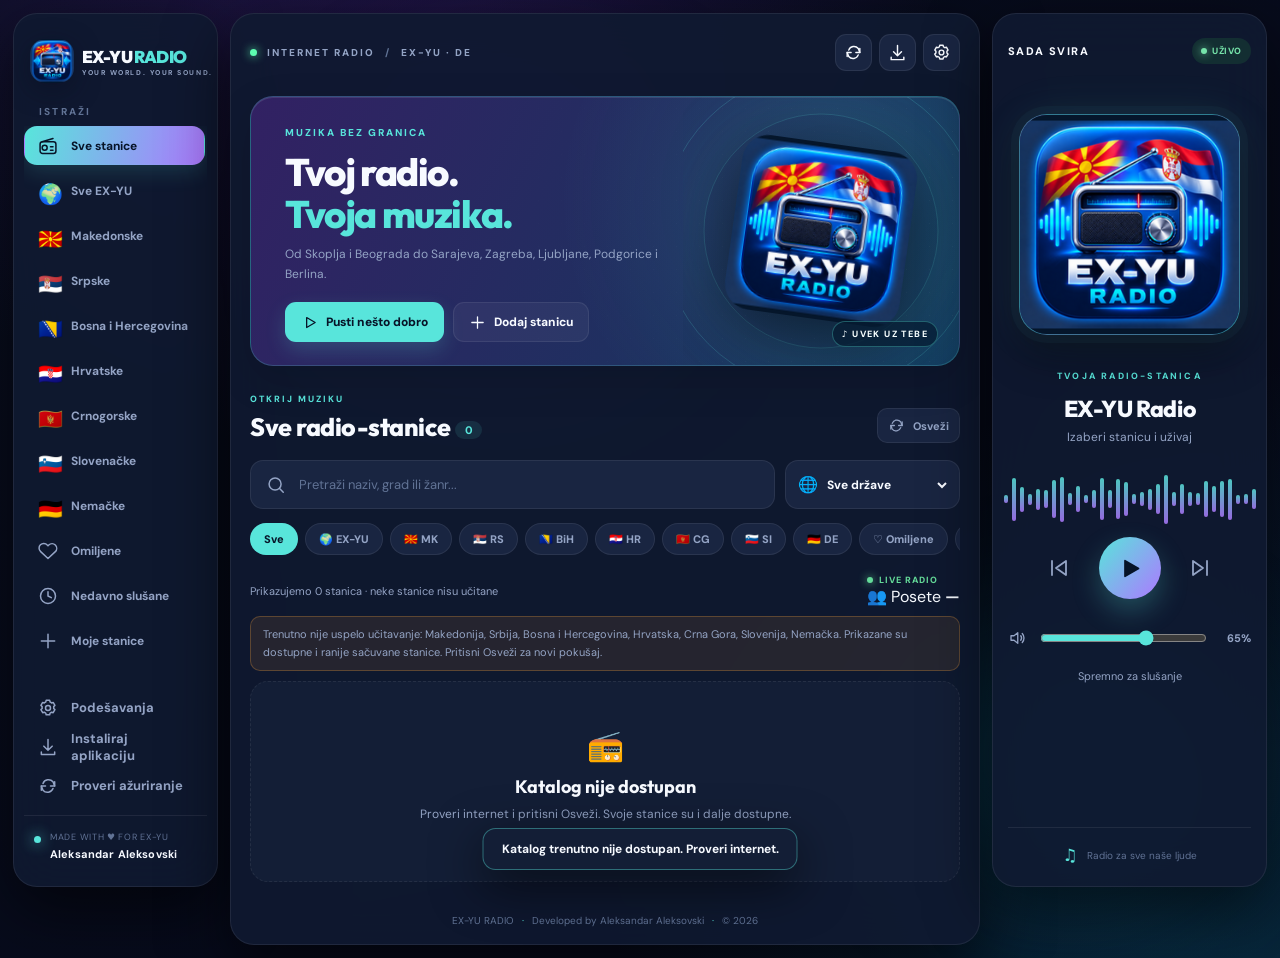
==== commit 8d5302ff: "Display unobtrusive visit counter and load refreshed v6 assets" ====
--- a/index.html
+++ b/index.html
@@ -12,7 +12,7 @@
   <link rel="manifest" href="./manifest.webmanifest">
   <link rel="icon" href="./assets/icon-192.png">
   <link rel="apple-touch-icon" href="./assets/icon-192.png">
-  <link rel="stylesheet" href="./styles.css?v=4">
+  <link rel="stylesheet" href="./styles.css?v=6">
   <title>EX-YU Radio · Aleksandar Aleksovski</title>
 </head>
 <body data-theme="neon">
@@ -69,7 +69,7 @@
       <section class="welcome"><div class="welcome-copy"><div class="overline">MUZIKA BEZ GRANICA</div><h1>Tvoj radio.<br><em>Tvoja muzika.</em></h1><p>Od Skoplja i Beograda do Sarajeva, Zagreba, Ljubljane, Podgorice i Berlina.</p><div class="welcome-actions"><button class="btn primary" id="surpriseBtn"><svg><use href="#i-play"/></svg> Pusti nešto dobro</button><button class="btn soft" id="addStationBtn"><svg><use href="#i-plus"/></svg> Dodaj stanicu</button></div></div><div class="welcome-illustration"><div class="halo halo-one"></div><div class="halo halo-two"></div><img src="./assets/icon-512.png" alt="EX-YU Radio"/><span class="hero-tag">♪ UVEK UZ TEBE</span></div></section>
       <section class="library-head"><div><div class="overline accent-overline">OTKRIJ MUZIKU</div><h2 id="viewHeading">Sve radio-stanice <span class="h2-count" id="headCount">...</span></h2></div><button id="refreshBtn" class="icon-text-btn" title="Osveži katalog"><svg><use href="#i-refresh"/></svg><span>Osveži</span></button></section>
       <div class="filter-row"><div class="search-select-row"><label class="searchbox"><svg><use href="#i-search"/></svg><input id="searchInput" type="search" placeholder="Pretraži naziv, grad ili žanr..." autocomplete="off" aria-label="Pretraži radio-stanice"></label><label class="country-select"><span>🌐</span><select id="countrySelect" aria-label="Izaberi zemlju"><option value="all">Sve države</option><option value="yu">Sve EX-YU</option><option value="MK">🇲🇰 Makedonija</option><option value="RS">🇷🇸 Srbija</option><option value="BA">🇧🇦 BiH</option><option value="HR">🇭🇷 Hrvatska</option><option value="ME">🇲🇪 Crna Gora</option><option value="SI">🇸🇮 Slovenija</option><option value="DE">🇩🇪 Nemačka</option><option value="favorites">♡ Omiljene</option><option value="recent">◷ Nedavno</option><option value="custom">+ Moje</option></select></label></div><div class="chips" id="chips"><button data-view="all" class="chip active">Sve</button><button data-view="yu" class="chip">🌍 EX-YU</button><button data-view="MK" class="chip">🇲🇰 MK</button><button data-view="RS" class="chip">🇷🇸 RS</button><button data-view="BA" class="chip">🇧🇦 BiH</button><button data-view="HR" class="chip">🇭🇷 HR</button><button data-view="ME" class="chip">🇲🇪 CG</button><button data-view="SI" class="chip">🇸🇮 SI</button><button data-view="DE" class="chip">🇩🇪 DE</button><button data-view="favorites" class="chip">♡ Omiljene</button><button data-view="recent" class="chip">Nedavno</button><button data-view="custom" class="chip">Moje</button></div></div>
-      <div class="status-row"><p id="catalogStatus">Učitavamo radio-stanice...</p><span class="online-label"><i></i> LIVE RADIO</span></div>
+      <div class="status-row"><p id="catalogStatus">Učitavamo radio-stanice...</p><div class="live-and-visitors"><span class="online-label"><i></i> LIVE RADIO</span><span class="visitor-chip" title="Broj poseta aplikaciji, ne broj ljudi koji trenutno slušaju" aria-label="Broj poseta aplikaciji">👥 Posete <strong id="visitorCount">—</strong></span></div></div>
       <div class="catalog-note" id="catalogNote" hidden></div>
       <div class="station-list" id="stationList" aria-live="polite"><div class="empty-state loading-state"><span class="loader"></span><strong>Tražimo tvoje stanice...</strong><p>Sačekaj trenutak.</p></div></div>
       <button id="loadMoreBtn" class="load-more" hidden>Prikaži još stanica</button>
@@ -86,12 +86,45 @@
 
   <dialog id="addDialog" class="app-dialog compact-dialog"><div class="dialog-header"><div><div class="overline">DODAJ NEŠTO SVOJE</div><h2>Nova radio-stanica</h2></div><button class="close-dialog" data-close="addDialog" aria-label="Zatvori"><svg><use href="#i-x"/></svg></button></div><form id="addStationForm" class="form-body"><label>Naziv stanice<input required name="name" placeholder="Npr. Moj omiljeni radio" maxlength="90"></label><label>Zemlja<select name="countrycode"><option value="MK">🇲🇰 Makedonija</option><option value="RS">🇷🇸 Srbija</option><option value="BA">🇧🇦 Bosna i Hercegovina</option><option value="HR">🇭🇷 Hrvatska</option><option value="ME">🇲🇪 Crna Gora</option><option value="SI">🇸🇮 Slovenija</option><option value="DE">🇩🇪 Nemačka</option></select></label><label>Internet adresa streama<input required name="url" type="url" placeholder="https://radio.example/live.mp3"></label><label>Logo (nije obavezno)<input name="favicon" type="url" placeholder="https://.../logo.png"></label><p class="input-tip">Najpouzdanije rade direktni HTTPS MP3/AAC streamovi. Link do web stranice radija nije isto što i stream.</p><div class="form-actions"><button type="button" class="btn soft" data-close="addDialog">Odustani</button><button type="submit" class="btn primary">Sačuvaj stanicu</button></div></form></dialog>
 
-  <dialog id="installDialog" class="app-dialog install-dialog"><div class="dialog-header"><div><div class="overline">EX-YU RADIO U DŽEPU</div><h2>Instaliraj besplatno</h2></div><button class="close-dialog" data-close="installDialog" aria-label="Zatvori"><svg><use href="#i-x"/></svg></button></div><div class="install-content"><p>Na telefonu dobijaš svoju ikonicu i otvaraš radio bez browser trake. Nema pretplate.</p><div class="qr-box"><img id="qrImage" alt="QR kod za otvaranje EX-YU Radio aplikacije" width="190" height="190"><div class="qr-fallback" id="qrFallback" hidden>QR nije dostupan — koristi link ispod.</div></div><div class="share-line"><input type="text" id="appLink" readonly aria-label="Adresa aplikacije"><button id="copyLinkBtn" class="btn soft">Kopiraj</button></div><div class="install-instructions"><div><span></span><p><strong>iPhone · Safari</strong><br>Otvori link baš u <b>Safariju</b>, ne unutar ChatGPT-a. Meni stranice → Share → <b>Add to Home Screen</b> → uključi „Open as Web App“ → Add.</p></div><div><span>◈</span><p><strong>Android · Chrome</strong><br>Otvori link → meni ⋮ → <b>Install app</b> ili „Add to Home screen“.</p></div></div><p class="safari-tip">Ako na iPhone-u nemaš Share: pritisni „Kopiraj“, otvori Safari kao posebnu aplikaciju i zalepi link u adresnu liniju.</p><button id="nativeInstallBtn" class="btn primary install-native" hidden>Instaliraj aplikaciju</button><small>Web-aplikacija se ažurira bez ponovne instalacije. Proveru nađeš na kružnoj strelici ↻ gore. Apple CarPlay i Android Auto nisu podržani u ovoj verziji.</small></div></dialog>
+  <dialog id="installDialog" class="app-dialog install-dialog">
+    <div class="dialog-header">
+      <div><div class="overline">JEDAN QR KOD, SVI UREĐAJI</div><h2>Instaliraj EX-YU Radio</h2></div>
+      <button class="close-dialog" data-close="installDialog" aria-label="Zatvori"><svg><use href="#i-x"/></svg></button>
+    </div>
+    <div class="install-content">
+      <p>QR kod otvara ovaj radio na telefonu. Windows i Android imaju pravi instalacioni fajl; iPhone se dodaje kroz Safari.</p>
+      <div class="qr-box">
+        <img id="qrImage" alt="QR kod za EX-YU Radio" width="190" height="190">
+        <div class="qr-fallback" id="qrFallback" hidden>QR nije dostupan — koristi link ispod.</div>
+      </div>
+      <div class="share-line">
+        <input type="text" id="appLink" readonly aria-label="Adresa aplikacije">
+        <button id="copyLinkBtn" class="btn soft">Kopiraj</button>
+      </div>
+      <div class="installer-downloads">
+        <a class="btn primary" href="https://github.com/acealeksa1234-a11y/EX-YU-Radio-Web/releases/download/installers-v1/EX-YU-Radio-Setup.exe" target="_blank" rel="noopener noreferrer">⬇ Windows Setup.exe</a>
+        <a class="btn primary" href="https://github.com/acealeksa1234-a11y/EX-YU-Radio-Web/releases/download/installers-v1/EX-YU-Radio-Android.apk" target="_blank" rel="noopener noreferrer">⬇ Android APK</a>
+      </div>
+      <div class="install-instructions">
+        <div class="iphone-install-guide" id="iphone-install-guide">
+          <span></span>
+          <p><strong>iPhone · Safari</strong><br>Kopiraj link → otvori Safari → nalepi link → <b>Share (Deli)</b> → <b>Add to Home Screen</b> → <b>Add</b>.</p>
+        </div>
+        <div>
+          <span>◈</span>
+          <p><strong>Android · APK</strong>
+          Pritisni „Android APK“ iznad, otvori preuzeti fajl i potvrdi instalaciju. Android može tražiti dozvolu za instaliranje iz browsera.</p>
+        </div>
+      </div>
+      <button id="nativeInstallBtn" class="btn primary install-native" hidden>Instaliraj web-aplikaciju</button>
+      <small>Web-sadržaj se ažurira automatski. Za novu Android/Windows instalaciju koristi gore navedena dugmad. CarPlay i Android Auto nisu deo ovih paketa.</small>
+    </div>
+  </dialog>
 
   <dialog id="playingDialog" class="app-dialog mini-playing-dialog"><div class="dialog-header"><div><div class="overline">SADA SVIRA</div><h2>Radio plejer</h2></div><button class="close-dialog" data-close="playingDialog" aria-label="Zatvori"><svg><use href="#i-x"/></svg></button></div><div class="playing-sheet"><img id="sheetArt" src="./assets/icon-512.png" alt=""><h2 id="sheetName">EX-YU Radio</h2><p id="sheetMeta">Izaberi stanicu</p><div class="player-main-controls"><button class="control-btn" data-player="prev"><svg><use href="#i-prev"/></svg></button><button class="control-play" data-player="toggle"><svg><use href="#i-play"/></svg></button><button class="control-btn" data-player="next"><svg><use href="#i-next"/></svg></button></div><label class="sheet-volume"><svg><use href="#i-volume"/></svg><input id="sheetVolume" type="range" min="0" max="100" value="65" aria-label="Jačina zvuka"></label><p id="sheetStatus">Spremno</p></div></dialog>
 
   <div id="toast" class="toast" role="status" aria-live="polite"></div>
   <audio id="audio" preload="none"></audio>
-  <script src="./app.js?v=4" defer></script>
+  <script src="./app.js?v=6" defer></script>
 </body>
 </html>
--- a/styles.css
+++ b/styles.css
@@ -53,6 +53,12 @@
 /* Force the HTML hidden attribute to override button and layout display rules. */
 [hidden]{display:none!important}
 .install-instructions>div.guide-highlight{border-color:var(--accent);box-shadow:0 0 0 2px rgba(var(--accent-rgb),.23),0 0 22px rgba(var(--accent-rgb),.18);animation:install-guide-glow .8s ease-in-out 2}
+.installer-downloads{display:grid;grid-template-columns:1fr 1fr;gap:10px;margin:12px 0 19px}
+.installer-downloads .btn{min-height:47px;text-decoration:none;line-height:1.3;padding:10px}
+.installer-downloads a:focus-visible{outline:3px solid var(--accent);outline-offset:2px}
+.iphone-install-guide{border-color:rgba(var(--accent-rgb),.5)!important}
+.iphone-install-guide p{white-space:pre-line}
+@media(max-width:580px){.installer-downloads{grid-template-columns:1fr;gap:8px}}
 @keyframes install-guide-glow{50%{box-shadow:0 0 0 4px rgba(var(--accent-rgb),.35),0 0 30px rgba(var(--accent-rgb),.26)}}
 .update-banner .btn{white-space:nowrap;min-height:37px}
 .update-ready{color:var(--accent)!important;box-shadow:0 0 0 1px rgba(var(--accent-rgb),.3)}
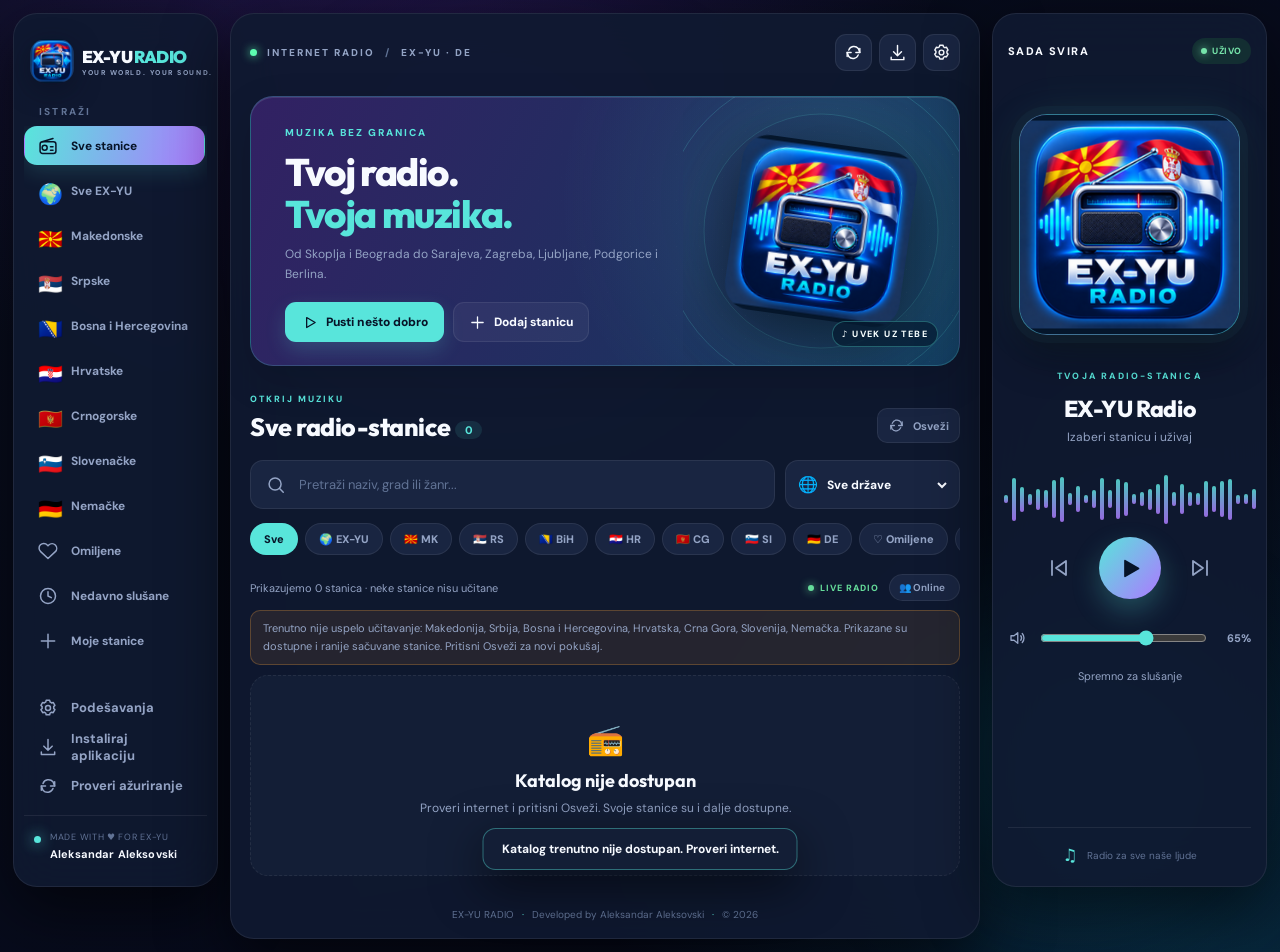
==== commit 4d2e6fa0: "Show active online users instead of total visits using live widget v7" ====
--- a/index.html
+++ b/index.html
@@ -12,7 +12,7 @@
   <link rel="manifest" href="./manifest.webmanifest">
   <link rel="icon" href="./assets/icon-192.png">
   <link rel="apple-touch-icon" href="./assets/icon-192.png">
-  <link rel="stylesheet" href="./styles.css?v=6">
+  <link rel="stylesheet" href="./styles.css?v=7">
   <title>EX-YU Radio · Aleksandar Aleksovski</title>
 </head>
 <body data-theme="neon">
@@ -69,7 +69,7 @@
       <section class="welcome"><div class="welcome-copy"><div class="overline">MUZIKA BEZ GRANICA</div><h1>Tvoj radio.<br><em>Tvoja muzika.</em></h1><p>Od Skoplja i Beograda do Sarajeva, Zagreba, Ljubljane, Podgorice i Berlina.</p><div class="welcome-actions"><button class="btn primary" id="surpriseBtn"><svg><use href="#i-play"/></svg> Pusti nešto dobro</button><button class="btn soft" id="addStationBtn"><svg><use href="#i-plus"/></svg> Dodaj stanicu</button></div></div><div class="welcome-illustration"><div class="halo halo-one"></div><div class="halo halo-two"></div><img src="./assets/icon-512.png" alt="EX-YU Radio"/><span class="hero-tag">♪ UVEK UZ TEBE</span></div></section>
       <section class="library-head"><div><div class="overline accent-overline">OTKRIJ MUZIKU</div><h2 id="viewHeading">Sve radio-stanice <span class="h2-count" id="headCount">...</span></h2></div><button id="refreshBtn" class="icon-text-btn" title="Osveži katalog"><svg><use href="#i-refresh"/></svg><span>Osveži</span></button></section>
       <div class="filter-row"><div class="search-select-row"><label class="searchbox"><svg><use href="#i-search"/></svg><input id="searchInput" type="search" placeholder="Pretraži naziv, grad ili žanr..." autocomplete="off" aria-label="Pretraži radio-stanice"></label><label class="country-select"><span>🌐</span><select id="countrySelect" aria-label="Izaberi zemlju"><option value="all">Sve države</option><option value="yu">Sve EX-YU</option><option value="MK">🇲🇰 Makedonija</option><option value="RS">🇷🇸 Srbija</option><option value="BA">🇧🇦 BiH</option><option value="HR">🇭🇷 Hrvatska</option><option value="ME">🇲🇪 Crna Gora</option><option value="SI">🇸🇮 Slovenija</option><option value="DE">🇩🇪 Nemačka</option><option value="favorites">♡ Omiljene</option><option value="recent">◷ Nedavno</option><option value="custom">+ Moje</option></select></label></div><div class="chips" id="chips"><button data-view="all" class="chip active">Sve</button><button data-view="yu" class="chip">🌍 EX-YU</button><button data-view="MK" class="chip">🇲🇰 MK</button><button data-view="RS" class="chip">🇷🇸 RS</button><button data-view="BA" class="chip">🇧🇦 BiH</button><button data-view="HR" class="chip">🇭🇷 HR</button><button data-view="ME" class="chip">🇲🇪 CG</button><button data-view="SI" class="chip">🇸🇮 SI</button><button data-view="DE" class="chip">🇩🇪 DE</button><button data-view="favorites" class="chip">♡ Omiljene</button><button data-view="recent" class="chip">Nedavno</button><button data-view="custom" class="chip">Moje</button></div></div>
-      <div class="status-row"><p id="catalogStatus">Učitavamo radio-stanice...</p><div class="live-and-visitors"><span class="online-label"><i></i> LIVE RADIO</span><span class="visitor-chip" title="Broj poseta aplikaciji, ne broj ljudi koji trenutno slušaju" aria-label="Broj poseta aplikaciji">👥 Posete <strong id="visitorCount">—</strong></span></div></div>
+      <div class="status-row"><p id="catalogStatus">Učitavamo radio-stanice...</p><div class="live-and-visitors"><span class="online-label"><i></i> LIVE RADIO</span><span class="visitor-chip" title="Približan broj ljudi sa otvorenom aplikacijom, ne broj slušalaca" aria-label="Ljudi trenutno online">👥 Online <span class="live-users-widget"><script id="_wau___">var _wau = _wau || []; _wau.push(["small", "exyu26a04b", "___"]);</script><script async src="https://waust.at/s.js"></script></span></span></div></div>
       <div class="catalog-note" id="catalogNote" hidden></div>
       <div class="station-list" id="stationList" aria-live="polite"><div class="empty-state loading-state"><span class="loader"></span><strong>Tražimo tvoje stanice...</strong><p>Sačekaj trenutak.</p></div></div>
       <button id="loadMoreBtn" class="load-more" hidden>Prikaži još stanica</button>
@@ -125,6 +125,6 @@
 
   <div id="toast" class="toast" role="status" aria-live="polite"></div>
   <audio id="audio" preload="none"></audio>
-  <script src="./app.js?v=6" defer></script>
+  <script src="./app.js?v=7" defer></script>
 </body>
 </html>
--- a/styles.css
+++ b/styles.css
@@ -64,3 +64,9 @@
 .update-ready{color:var(--accent)!important;box-shadow:0 0 0 1px rgba(var(--accent-rgb),.3)}
 .install-content .safari-tip{margin:13px 0 15px;border:1px solid rgba(var(--accent-rgb),.24);border-radius:11px;padding:12px;background:rgba(var(--accent-rgb),.08);font-size:11px;line-height:1.55}
 @media(max-width:750px){.update-banner{flex-wrap:wrap}.update-banner .btn{width:100%}}
+
+/* Live and visits status: discreet on desktop and iPhone */
+.live-and-visitors{display:flex;align-items:center;justify-content:flex-end;flex-wrap:wrap;gap:10px}
+.visitor-chip{display:inline-flex;align-items:center;gap:5px;border:1px solid var(--line);background:var(--raised);border-radius:999px;padding:6px 9px;font-size:10px;font-weight:650;color:var(--muted);white-space:nowrap}
+.visitor-chip strong{font-variant-numeric:tabular-nums;color:var(--text);font-weight:850}
+@media(max-width:620px){.status-row{flex-wrap:wrap}.live-and-visitors{width:100%;justify-content:flex-start;gap:12px}.visitor-chip{padding:4px 8px}}
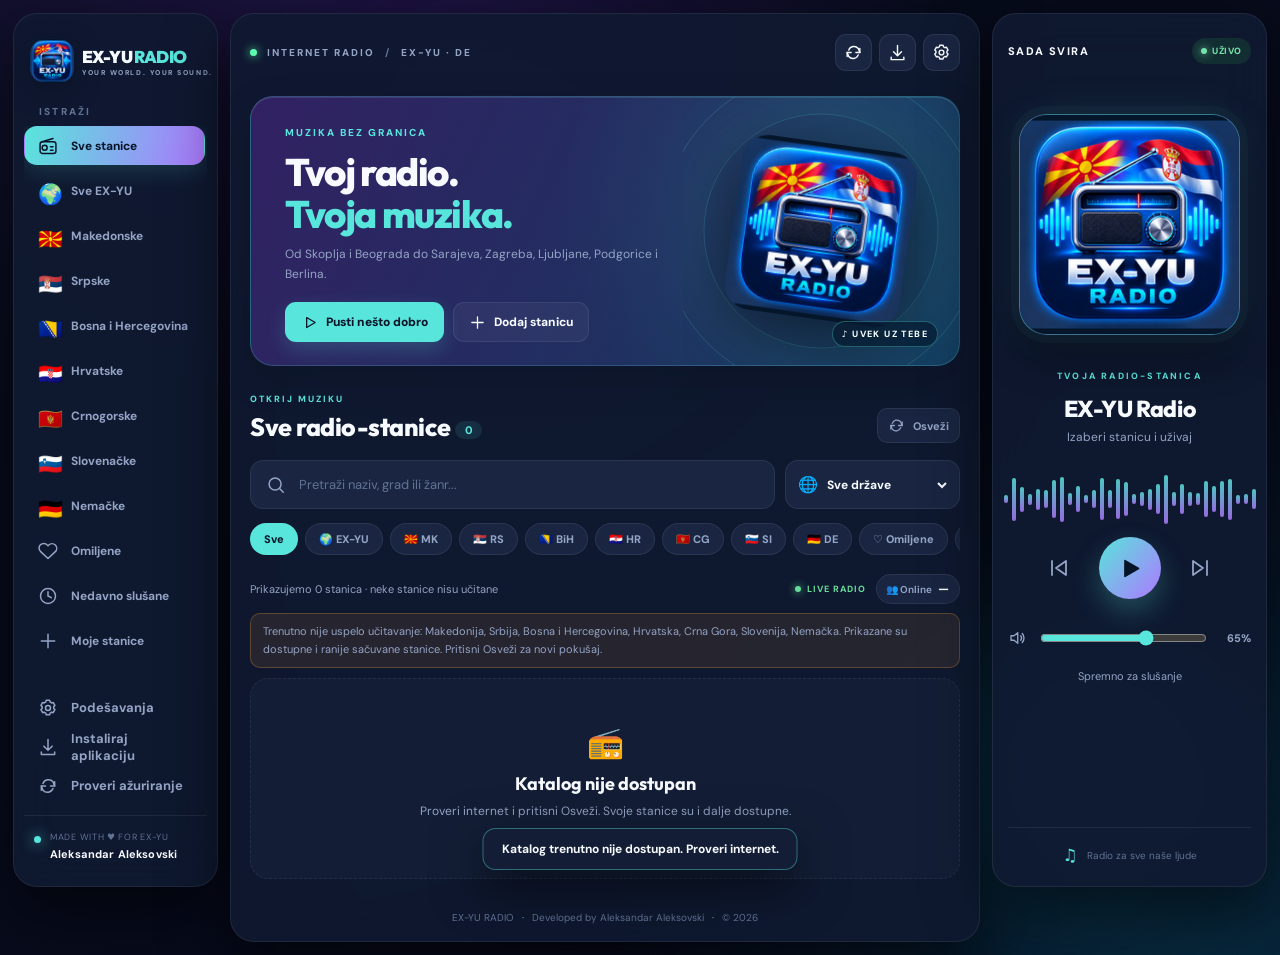
==== commit 8504ff96: "EX-YU Radio v8: robust online-presence counter and polished live statistics page" ====
--- a/index.html
+++ b/index.html
@@ -12,7 +12,7 @@
   <link rel="manifest" href="./manifest.webmanifest">
   <link rel="icon" href="./assets/icon-192.png">
   <link rel="apple-touch-icon" href="./assets/icon-192.png">
-  <link rel="stylesheet" href="./styles.css?v=7">
+  <link rel="stylesheet" href="./styles.css?v=8">
   <title>EX-YU Radio · Aleksandar Aleksovski</title>
 </head>
 <body data-theme="neon">
@@ -69,7 +69,7 @@
       <section class="welcome"><div class="welcome-copy"><div class="overline">MUZIKA BEZ GRANICA</div><h1>Tvoj radio.<br><em>Tvoja muzika.</em></h1><p>Od Skoplja i Beograda do Sarajeva, Zagreba, Ljubljane, Podgorice i Berlina.</p><div class="welcome-actions"><button class="btn primary" id="surpriseBtn"><svg><use href="#i-play"/></svg> Pusti nešto dobro</button><button class="btn soft" id="addStationBtn"><svg><use href="#i-plus"/></svg> Dodaj stanicu</button></div></div><div class="welcome-illustration"><div class="halo halo-one"></div><div class="halo halo-two"></div><img src="./assets/icon-512.png" alt="EX-YU Radio"/><span class="hero-tag">♪ UVEK UZ TEBE</span></div></section>
       <section class="library-head"><div><div class="overline accent-overline">OTKRIJ MUZIKU</div><h2 id="viewHeading">Sve radio-stanice <span class="h2-count" id="headCount">...</span></h2></div><button id="refreshBtn" class="icon-text-btn" title="Osveži katalog"><svg><use href="#i-refresh"/></svg><span>Osveži</span></button></section>
       <div class="filter-row"><div class="search-select-row"><label class="searchbox"><svg><use href="#i-search"/></svg><input id="searchInput" type="search" placeholder="Pretraži naziv, grad ili žanr..." autocomplete="off" aria-label="Pretraži radio-stanice"></label><label class="country-select"><span>🌐</span><select id="countrySelect" aria-label="Izaberi zemlju"><option value="all">Sve države</option><option value="yu">Sve EX-YU</option><option value="MK">🇲🇰 Makedonija</option><option value="RS">🇷🇸 Srbija</option><option value="BA">🇧🇦 BiH</option><option value="HR">🇭🇷 Hrvatska</option><option value="ME">🇲🇪 Crna Gora</option><option value="SI">🇸🇮 Slovenija</option><option value="DE">🇩🇪 Nemačka</option><option value="favorites">♡ Omiljene</option><option value="recent">◷ Nedavno</option><option value="custom">+ Moje</option></select></label></div><div class="chips" id="chips"><button data-view="all" class="chip active">Sve</button><button data-view="yu" class="chip">🌍 EX-YU</button><button data-view="MK" class="chip">🇲🇰 MK</button><button data-view="RS" class="chip">🇷🇸 RS</button><button data-view="BA" class="chip">🇧🇦 BiH</button><button data-view="HR" class="chip">🇭🇷 HR</button><button data-view="ME" class="chip">🇲🇪 CG</button><button data-view="SI" class="chip">🇸🇮 SI</button><button data-view="DE" class="chip">🇩🇪 DE</button><button data-view="favorites" class="chip">♡ Omiljene</button><button data-view="recent" class="chip">Nedavno</button><button data-view="custom" class="chip">Moje</button></div></div>
-      <div class="status-row"><p id="catalogStatus">Učitavamo radio-stanice...</p><div class="live-and-visitors"><span class="online-label"><i></i> LIVE RADIO</span><span class="visitor-chip" title="Približan broj ljudi sa otvorenom aplikacijom, ne broj slušalaca" aria-label="Ljudi trenutno online">👥 Online <span class="live-users-widget"><script id="_wau___">var _wau = _wau || []; _wau.push(["small", "exyu26a04b", "___"]);</script><script async src="https://waust.at/s.js"></script></span></span></div></div>
+      <div class="status-row"><p id="catalogStatus">Učitavamo radio-stanice...</p><div class="live-and-visitors"><span class="online-label"><i></i> LIVE RADIO</span><a class="visitor-chip online-counter-link" href="./statistika.html" title="Korisnici aktivni u poslednja 2 minuta — otvori statistiku" aria-label="Otvori statistiku ljudi online">👥 Online <strong id="onlineUsersCount" aria-live="polite">—</strong></a></div></div>
       <div class="catalog-note" id="catalogNote" hidden></div>
       <div class="station-list" id="stationList" aria-live="polite"><div class="empty-state loading-state"><span class="loader"></span><strong>Tražimo tvoje stanice...</strong><p>Sačekaj trenutak.</p></div></div>
       <button id="loadMoreBtn" class="load-more" hidden>Prikaži još stanica</button>
@@ -82,7 +82,7 @@
   <div class="mobile-player" id="mobilePlayer"><img id="miniArt" src="./assets/icon-192.png" alt=""><button id="miniStationOpen" class="mobile-player-text"><strong id="miniName">EX-YU Radio</strong><small id="miniMeta">Izaberi stanicu</small></button><button class="mobile-control" data-player="prev" title="Prethodna"><svg><use href="#i-prev"/></svg></button><button class="mobile-control mobile-main-play" data-player="toggle" title="Pusti ili pauziraj"><svg><use href="#i-play"/></svg></button><button class="mobile-control" data-player="next" title="Sledeća"><svg><use href="#i-next"/></svg></button></div>
   <nav class="mobile-nav" aria-label="Brza navigacija"><button data-view="all" class="active"><svg><use href="#i-radio"/></svg><span>Sve</span></button><button data-view="yu"><span class="mobile-flag">🌍</span><span>EX-YU</span></button><button data-view="DE"><span class="mobile-flag">🇩🇪</span><span>Nemačka</span></button><button data-view="favorites"><svg><use href="#i-heart"/></svg><span>Omiljene</span></button><button data-open="settings"><svg><use href="#i-settings"/></svg><span>Opcije</span></button></nav>
 
-  <dialog id="settingsDialog" class="app-dialog"><div class="dialog-header"><div><div class="overline">TVOJ RADIO, TVOJ STIL</div><h2>Podešavanja</h2></div><button class="close-dialog" data-close="settingsDialog" aria-label="Zatvori"><svg><use href="#i-x"/></svg></button></div><div class="dialog-scroll"><div class="settings-section"><h3>🎨 Izgled aplikacije</h3><p>Izaberi boje koje najviše voliš. Podešavanja se pamte.</p><div class="theme-grid" id="themeGrid"><button data-theme-choice="neon" class="theme-choice"><span class="theme-sample neon-sample"></span>Neon</button><button data-theme-choice="midnight" class="theme-choice"><span class="theme-sample midnight-sample"></span>Tamna</button><button data-theme-choice="gold" class="theme-choice"><span class="theme-sample gold-sample"></span>Gold</button><button data-theme-choice="ocean" class="theme-choice"><span class="theme-sample ocean-sample"></span>Ocean</button><button data-theme-choice="sunset" class="theme-choice"><span class="theme-sample sunset-sample"></span>Sunset</button><button data-theme-choice="forest" class="theme-choice"><span class="theme-sample forest-sample"></span>Forest</button><button data-theme-choice="light" class="theme-choice"><span class="theme-sample light-sample"></span>Svetla</button></div></div><div class="settings-section"><h3>🔊 Reprodukcija</h3><label class="setting-line"><span>Početna jačina zvuka</span><strong id="settingsVolumeLabel">65%</strong></label><input type="range" id="settingsVolume" min="0" max="100" value="65" aria-label="Početna jačina zvuka"><label class="checkbox-line"><input id="rememberLast" type="checkbox" checked> Zapamti poslednju radio-stanicu</label></div><div class="settings-section"><h3>💾 Sačuvaj svoje stanice</h3><p>Sačuvaj omiljene, svoje stanice, istoriju i dizajn u jednu datoteku. Možeš ih vratiti na drugi telefon.</p><div class="inline-actions"><button class="btn soft" id="exportBtn"><svg><use href="#i-download"/></svg> Sačuvaj</button><button class="btn soft" id="importBtn"><svg><use href="#i-share"/></svg> Vrati</button><input id="importInput" type="file" accept="application/json,.json" hidden></div></div><div class="settings-section"><h3>➕ Tvoja lista</h3><button class="btn soft" id="settingsAddBtn"><svg><use href="#i-plus"/></svg> Dodaj svoju stanicu</button></div><div class="settings-section about"><strong>EX-YU Radio</strong><p>Developed by Aleksandar Aleksovski · 2026</p><p>Radio-stanice stižu iz javnog kataloga Radio Browser. Njihova dostupnost zavisi od emitera i internet veze.</p></div></div></dialog>
+  <dialog id="settingsDialog" class="app-dialog"><div class="dialog-header"><div><div class="overline">TVOJ RADIO, TVOJ STIL</div><h2>Podešavanja</h2></div><button class="close-dialog" data-close="settingsDialog" aria-label="Zatvori"><svg><use href="#i-x"/></svg></button></div><div class="dialog-scroll"><div class="settings-section"><h3>🎨 Izgled aplikacije</h3><p>Izaberi boje koje najviše voliš. Podešavanja se pamte.</p><div class="theme-grid" id="themeGrid"><button data-theme-choice="neon" class="theme-choice"><span class="theme-sample neon-sample"></span>Neon</button><button data-theme-choice="midnight" class="theme-choice"><span class="theme-sample midnight-sample"></span>Tamna</button><button data-theme-choice="gold" class="theme-choice"><span class="theme-sample gold-sample"></span>Gold</button><button data-theme-choice="ocean" class="theme-choice"><span class="theme-sample ocean-sample"></span>Ocean</button><button data-theme-choice="sunset" class="theme-choice"><span class="theme-sample sunset-sample"></span>Sunset</button><button data-theme-choice="forest" class="theme-choice"><span class="theme-sample forest-sample"></span>Forest</button><button data-theme-choice="light" class="theme-choice"><span class="theme-sample light-sample"></span>Svetla</button></div></div><div class="settings-section"><h3>🔊 Reprodukcija</h3><label class="setting-line"><span>Početna jačina zvuka</span><strong id="settingsVolumeLabel">65%</strong></label><input type="range" id="settingsVolume" min="0" max="100" value="65" aria-label="Početna jačina zvuka"><label class="checkbox-line"><input id="rememberLast" type="checkbox" checked> Zapamti poslednju radio-stanicu</label></div><div class="settings-section"><h3>💾 Sačuvaj svoje stanice</h3><p>Sačuvaj omiljene, svoje stanice, istoriju i dizajn u jednu datoteku. Možeš ih vratiti na drugi telefon.</p><div class="inline-actions"><button class="btn soft" id="exportBtn"><svg><use href="#i-download"/></svg> Sačuvaj</button><button class="btn soft" id="importBtn"><svg><use href="#i-share"/></svg> Vrati</button><input id="importInput" type="file" accept="application/json,.json" hidden></div></div><div class="settings-section"><h3>➕ Tvoja lista</h3><button class="btn soft" id="settingsAddBtn"><svg><use href="#i-plus"/></svg> Dodaj svoju stanicu</button></div><div class="settings-section"><h3>👥 Korisnici online</h3><p>Približan broj korisnika koji su bili aktivni tokom poslednja dva minuta.</p><a class="btn soft" href="./statistika.html" target="_blank" rel="noopener noreferrer">📊 Prikaži statistiku</a></div><div class="settings-section about"><strong>EX-YU Radio</strong><p>Developed by Aleksandar Aleksovski · 2026</p><p>Radio-stanice stižu iz javnog kataloga Radio Browser. Njihova dostupnost zavisi od emitera i internet veze.</p></div></div></dialog>
 
   <dialog id="addDialog" class="app-dialog compact-dialog"><div class="dialog-header"><div><div class="overline">DODAJ NEŠTO SVOJE</div><h2>Nova radio-stanica</h2></div><button class="close-dialog" data-close="addDialog" aria-label="Zatvori"><svg><use href="#i-x"/></svg></button></div><form id="addStationForm" class="form-body"><label>Naziv stanice<input required name="name" placeholder="Npr. Moj omiljeni radio" maxlength="90"></label><label>Zemlja<select name="countrycode"><option value="MK">🇲🇰 Makedonija</option><option value="RS">🇷🇸 Srbija</option><option value="BA">🇧🇦 Bosna i Hercegovina</option><option value="HR">🇭🇷 Hrvatska</option><option value="ME">🇲🇪 Crna Gora</option><option value="SI">🇸🇮 Slovenija</option><option value="DE">🇩🇪 Nemačka</option></select></label><label>Internet adresa streama<input required name="url" type="url" placeholder="https://radio.example/live.mp3"></label><label>Logo (nije obavezno)<input name="favicon" type="url" placeholder="https://.../logo.png"></label><p class="input-tip">Najpouzdanije rade direktni HTTPS MP3/AAC streamovi. Link do web stranice radija nije isto što i stream.</p><div class="form-actions"><button type="button" class="btn soft" data-close="addDialog">Odustani</button><button type="submit" class="btn primary">Sačuvaj stanicu</button></div></form></dialog>
 
@@ -125,6 +125,7 @@
 
   <div id="toast" class="toast" role="status" aria-live="polite"></div>
   <audio id="audio" preload="none"></audio>
-  <script src="./app.js?v=7" defer></script>
+  <script src="./app.js?v=8" defer></script>
+  <script src="./online.js?v=8" defer></script>
 </body>
 </html>
--- a/styles.css
+++ b/styles.css
@@ -70,3 +70,9 @@
 .visitor-chip{display:inline-flex;align-items:center;gap:5px;border:1px solid var(--line);background:var(--raised);border-radius:999px;padding:6px 9px;font-size:10px;font-weight:650;color:var(--muted);white-space:nowrap}
 .visitor-chip strong{font-variant-numeric:tabular-nums;color:var(--text);font-weight:850}
 @media(max-width:620px){.status-row{flex-wrap:wrap}.live-and-visitors{width:100%;justify-content:flex-start;gap:12px}.visitor-chip{padding:4px 8px}}
+
+/* Counters v8: native text, no flaky third-party embedded image */
+a.online-counter-link{text-decoration:none;cursor:pointer;transition:color .18s,border-color .18s,background .18s}
+a.online-counter-link:hover{color:var(--accent);border-color:rgba(var(--accent-rgb),.55);background:rgba(var(--accent-rgb),.08)}
+.online-counter-link strong{font-size:12px;min-width:1.1em;text-align:center}
+.online-counter-link:focus-visible{outline:2px solid var(--accent);outline-offset:3px}
